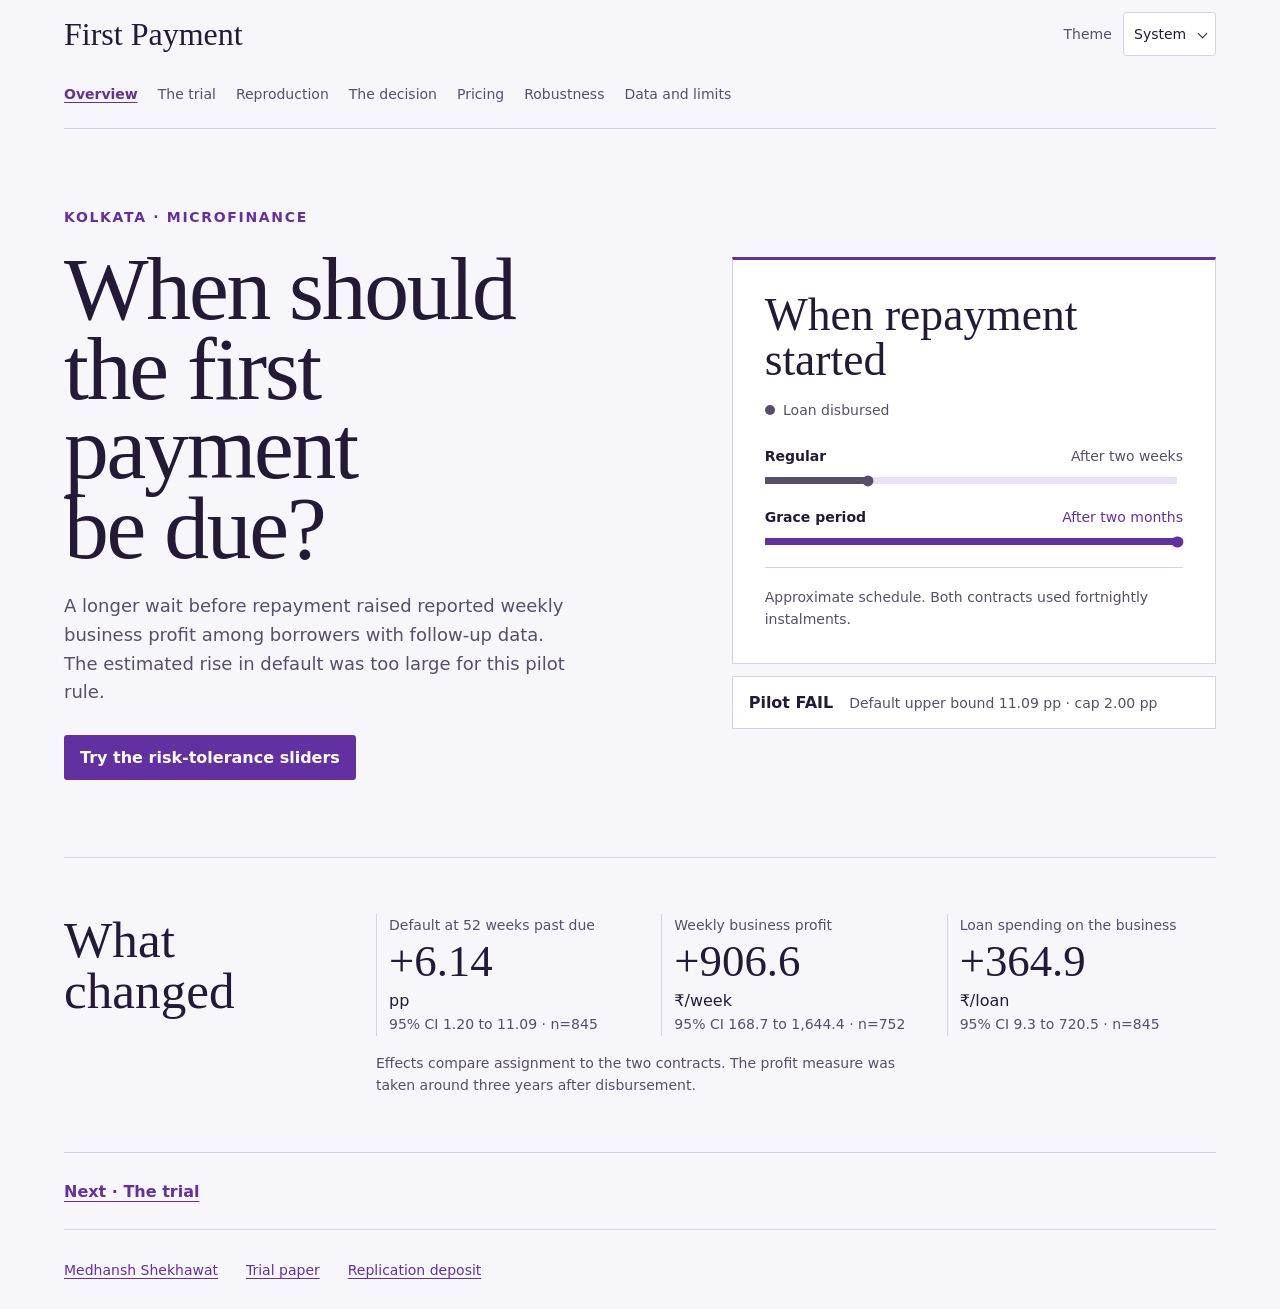
==== site/index.html @ 3a8014b3 "Build trial replication and credit pilot readout" ====
<!doctype html>
<html lang="en">
<head>
  <meta charset="utf-8">
  <meta name="viewport" content="width=device-width, initial-scale=1">
  <meta name="color-scheme" content="light dark">
  <meta name="description" content="A Kolkata microfinance trial, reviewed as a credit pilot.">
  <title>Overview · First Payment</title>
  <link rel="stylesheet" href="style.css">
  <script src="theme.js" defer></script>
</head>
<body>
  <a class="skip" href="#content">Skip to content</a>
  <header class="wrap masthead">
    <a class="wordmark" href="index.html">First Payment</a>
    <label class="theme" hidden>
      <span>Theme</span>
      <select id="theme">
        <option value="system">System</option>
        <option value="light">Light</option>
        <option value="dark">Dark</option>
      </select>
    </label>
    <nav aria-label="Study pages"><a href="index.html" aria-current=page>Overview</a><a href="trial.html">The trial</a><a href="reproduction.html">Reproduction</a><a href="decision.html">The decision</a><a href="pricing.html">Pricing</a><a href="robustness.html">Robustness</a><a href="limits.html">Data and limits</a></nav>
  </header>
  <main id="content" class="wrap" tabindex="-1">
    <section class="hero" aria-labelledby="headline">
      <div>
        <p class="label">Kolkata · Microfinance</p>
        <h1 id="headline">When should the first payment be due?</h1>
        <p class="lede">A longer wait before repayment raised reported weekly business profit
        among borrowers with follow-up data. The estimated rise in default was too large for
        this pilot rule.</p>
        <a class="primary" href="decision.html">Try the risk-tolerance sliders</a>
      </div>
      <div>
        <figure class="schedule" aria-labelledby="schedule-title">
          <h2 id="schedule-title">When repayment started</h2>
          <p class="schedule-origin"><span aria-hidden="true"></span> Loan disbursed</p>
          <div class="arm arm-regular">
            <div class="arm-label"><strong>Regular</strong><span>After two weeks</span></div>
            <div class="track" aria-hidden="true"><span></span></div>
          </div>
          <div class="arm arm-grace">
            <div class="arm-label"><strong>Grace period</strong><span>After two months</span></div>
            <div class="track" aria-hidden="true"><span></span></div>
          </div>
          <figcaption>Approximate schedule. Both contracts used fortnightly
          instalments.</figcaption>
        </figure>
        <p class="verdict"><strong>Pilot FAIL</strong>
        <span>Default upper bound 11.09 pp · cap 2.00 pp</span>
        </p>
      </div>
    </section>
    <section class="chapter" aria-labelledby="readout">
      <h2 id="readout">What changed</h2>
      <div>
        <dl class="metrics"><div><dt>Default at 52 weeks past due</dt>
          <dd><strong>+6.14</strong> pp</dd>
          <dd class="note">95% CI 1.20 to 11.09 · n=845</dd></div><div><dt>Weekly business profit</dt>
          <dd><strong>+906.6</strong> ₹/week</dd>
          <dd class="note">95% CI 168.7 to 1,644.4 · n=752</dd></div><div><dt>Loan spending on the business</dt>
          <dd><strong>+364.9</strong> ₹/loan</dd>
          <dd class="note">95% CI 9.3 to 720.5 · n=845</dd></div></dl>
        <p class="note">Effects compare assignment to the two contracts. The profit measure was
        taken around three years after disbursement.</p>
      </div>
    </section>
    <div class="next">
      <a href="trial.html">Next · The trial</a>
    </div>
  </main>
  <footer class="wrap masthead footer">
    <a href="https://github.com/Ghostboy789">Medhansh Shekhawat</a>
    <a href="https://doi.org/10.1257/aer.103.6.2196">Trial paper</a>
    <a href="https://doi.org/10.3886/E112672V1">Replication deposit</a>
  </footer>
</body>
</html>
---- site/style.css ----
@font-face {
  font-family: "Instrument Serif";
  src: url("fonts/instrument-serif.woff2") format("woff2");
  font-display: swap;
}

@font-face {
  font-family: "Work Sans";
  src: url("fonts/work-sans.woff2") format("woff2");
  font-weight: 100 900;
  font-display: swap;
}

:root {
  color-scheme: light dark;
  --paper: light-dark(#f7f6fa, #161320);
  --sheet: light-dark(#fff, #211c30);
  --ink: light-dark(#231b36, #f3eefc);
  --muted: light-dark(#574f67, #c6bbd4);
  --line: light-dark(#d8d1e4, #494058);
  --accent: light-dark(#6330a2, #d4adff);
  --on-accent: light-dark(#fff, #26143a);
  --rail: light-dark(#e9e1f4, #3c2e51);
  --display: "Instrument Serif", Georgia, serif;
  --body: "Work Sans", system-ui, sans-serif;
}

:root[data-theme="light"] { color-scheme: light; }
:root[data-theme="dark"] { color-scheme: dark; }

*, *::before, *::after { box-sizing: border-box; }
body {
  margin: 0;
  background: var(--paper);
  color: var(--ink);
  font: 1rem/1.6 var(--body);
}

a { color: var(--accent); text-underline-offset: 0.22em; }
a:hover { text-decoration-thickness: 0.12em; }
:focus-visible { outline: 2px solid var(--accent); outline-offset: 4px; }
h1, h2, p, figure { margin: 0; }

.wrap {
  width: min(72rem, 100% - 2rem * 2);
  margin-inline: auto;
}

.masthead {
  display: flex;
  align-items: center;
  gap: 1rem 1.75rem;
  flex-wrap: wrap;
  min-height: 5rem;
  border-bottom: 1px solid var(--line);
  padding-block: 0.75rem;
}

.wordmark {
  margin-inline-end: auto;
  color: var(--ink);
  font: 2rem/1 var(--display);
  text-decoration: none;
}

nav { display: flex; flex-wrap: wrap; gap: 0.25rem 1.5rem; }
nav a { display: inline-flex; align-items: center; min-height: 2.75rem; }
.theme { color: var(--muted); font-size: 0.875rem; }
.theme select {
  appearance: none;
  color: var(--ink);
  background: var(--sheet);
  border: 1px solid var(--line);
  border-radius: 0.2rem;
  font: inherit;
  min-height: 2.75rem;
  margin-inline-start: 0.4rem;
  padding: 0.35rem 1.75rem 0.35rem 0.65rem;
  cursor: pointer;
}

.theme { position: relative; }
.theme::after {
  content: "";
  position: absolute;
  right: 0.65rem;
  top: calc(50% - 0.24rem);
  width: 0.44rem;
  height: 0.44rem;
  border: solid var(--ink);
  border-width: 0 1px 1px 0;
  transform: rotate(45deg);
  pointer-events: none;
}

.skip {
  position: absolute;
  inset: 0 auto auto 1rem;
  background: var(--sheet);
  padding: 0.5rem;
  transform: translateY(-130%);
}
.skip:focus { transform: translateY(0.25rem); }

.hero {
  display: grid;
  grid-template-columns: minmax(0, 1.22fr) minmax(0, 1fr);
  align-items: center;
  gap: clamp(2rem, 6vw, 5.5rem);
  padding-block: clamp(2.75rem, 6vw, 6rem);
}

.label {
  color: var(--accent);
  font-size: 0.875rem;
  font-weight: 650;
  letter-spacing: 0.12em;
  text-transform: uppercase;
}

h1 {
  font: clamp(3.7rem, 7vw, 6.4rem)/0.89 var(--display);
  margin-block: 1.3rem 1.5rem;
  max-width: 12ch;
  letter-spacing: -0.025em;
}

.lede { max-width: 45ch; color: var(--muted); font-size: 1.125rem; }

.primary {
  display: inline-flex;
  align-items: center;
  min-height: 2.75rem;
  margin-block-start: 1.75rem;
  padding: 0.6rem 1rem;
  background: var(--accent);
  color: var(--on-accent);
  border-radius: 0.2rem;
  font-weight: 600;
  text-decoration: none;
}
.primary:hover { text-decoration: underline; }

.schedule {
  background: var(--sheet);
  border: 1px solid var(--line);
  border-top: 3px solid var(--accent);
  padding: clamp(1rem, 3.5vw, 2rem);
}

h2 { font: clamp(2.5rem, 4vw, 3.5rem)/1 var(--display); }
.schedule h2 { font-size: clamp(2rem, 3.6vw, 2.85rem); }

.schedule-origin {
  display: flex;
  align-items: center;
  gap: 0.5rem;
  color: var(--muted);
  font-size: 0.875rem;
  margin-block: 1rem 1.5rem;
}

.schedule-origin span {
  width: 0.65rem;
  height: 0.65rem;
  background: var(--muted);
  border-radius: 50%;
}

.arm + .arm { margin-top: 1.4rem; }
.arm-regular { --wait: 25%; --mark: var(--muted); }
.arm-grace { --wait: 100%; --mark: var(--accent); }

.arm-label {
  display: flex;
  justify-content: space-between;
  gap: 0 0.65rem;
  flex-wrap: wrap;
  font-size: 0.875rem;
}
.arm-label span { color: var(--mark); }

.track {
  position: relative;
  height: 0.42rem;
  margin: 0.6rem 0.35rem 0 0;
  background: var(--rail);
}
.track span {
  display: block;
  width: var(--wait);
  height: 100%;
  background: var(--mark);
}
.track::after {
  content: "";
  position: absolute;
  inset: 50% auto auto var(--wait);
  transform: translate(-50%, -50%);
  width: 0.7rem;
  height: 0.7rem;
  border-radius: 50%;
  background: var(--mark);
}

figcaption {
  padding-top: 1.1rem;
  margin-top: 1.4rem;
  border-top: 1px solid var(--line);
  color: var(--muted);
  font-size: 0.875rem;
}

.chapter {
  display: grid;
  grid-template-columns: minmax(0, 0.65fr) minmax(0, 1fr);
  gap: 1rem 2rem;
  border-top: 1px solid var(--line);
  padding-block: clamp(1.75rem, 5vw, 3.5rem);
}
.chapter p { max-width: 59ch; }
.chapter p + p { margin-block-start: 0.8rem; }
.status { color: var(--muted); }
.footer { border-top: 1px solid var(--line); border-bottom: 0; }

@media (max-width: 45rem) {
  .wrap { width: calc(100% - 2rem); }
  .masthead { gap: 0.5rem 1rem; }
  .masthead nav { order: 1; width: 100%; }
  .hero, .chapter { grid-template-columns: minmax(0, 1fr); }
}

:root {
  --fail: light-dark(#8b2f25, #ffad99);
  --pass: light-dark(#1d624a, #93daba);
  --number: tabular-nums;
}

.masthead nav {
  order: 1;
  width: 100%;
  gap: 0.15rem 1.25rem;
}
nav a { color: var(--muted); font-size: 0.875rem; text-decoration: none; }
nav a:hover { color: var(--accent); text-decoration: underline; }
nav a[aria-current="page"] {
  color: var(--accent);
  font-weight: 650;
  text-decoration: underline;
  text-decoration-thickness: 0.1em;
}
h1 { text-wrap: balance; }
h2, h3 { text-wrap: pretty; }

.page-header {
  padding-block: clamp(2.75rem, 7vw, 6rem) clamp(2rem, 5vw, 4rem);
}
.page-header h1 {
  max-width: 15ch;
  font-size: clamp(3.4rem, 7vw, 6.5rem);
}
.page-header .lede { max-width: 54ch; }
.wide { display: block; }
.wide > :not(:last-child) { margin-block-end: 1rem; }
.note { color: var(--muted); font-size: 0.875rem; }

.metrics { display: grid; grid-template-columns: repeat(3, minmax(0, 1fr)); gap: 1rem; margin: 0; }
.metrics div { border-inline-start: 1px solid var(--line); padding-inline-start: 0.75rem; }
.metrics dt { color: var(--muted); font-size: 0.875rem; }
.metrics dd { margin: 0; font-variant-numeric: var(--number); }
.metrics strong { display: block; font: clamp(1.8rem, 3.5vw, 3rem)/1.15 var(--display); }
.metrics + p { margin-block-start: 1rem; }
.hero + .chapter { grid-template-columns: minmax(0, 1fr) minmax(0, 3fr); }

.verdict {
  display: flex;
  flex-wrap: wrap;
  align-items: baseline;
  gap: 0.3rem 1rem;
  background: var(--sheet);
  border: 1px solid var(--line);
  padding: 0.8rem 1rem;
  color: var(--muted);
  font-size: 0.875rem;
  font-variant-numeric: var(--number);
}
.verdict strong { color: var(--ink); font-size: 1rem; }
.schedule + .verdict { margin-top: 0.75rem; }

table {
  width: 100%;
  border-collapse: collapse;
  text-align: left;
  font-size: 0.9375rem;
  font-variant-numeric: var(--number);
}
caption { text-align: left; color: var(--muted); padding-block-end: 0.5rem; }
th, td { padding: 0.75rem 0.55rem; border-bottom: 1px solid var(--line); vertical-align: top; }
thead { color: var(--muted); }
tbody th { font-weight: 600; }
.cell-label { display: none; }
.formula { font-family: var(--display); color: var(--accent); font-size: clamp(1.65rem, 4vw, 2.7rem); }

.decision-lab {
  background: var(--sheet);
  border: 1px solid var(--line);
  border-top: 3px solid var(--accent);
  padding: clamp(1rem, 4vw, 2.5rem);
  margin-block-end: 2rem;
}
.lab-head, .control-line, .axis {
  display: flex;
  justify-content: space-between;
  align-items: baseline;
  flex-wrap: wrap;
  gap: 0.5rem 1rem;
}
.lab-head { align-items: start; }
.lab-head h2 { margin-block-end: 0.5rem; }
button {
  min-height: 2.75rem;
  padding: 0.45rem 0.8rem;
  border: 1px solid var(--line);
  border-radius: 0.2rem;
  color: var(--accent);
  background: var(--paper);
  font: inherit;
  cursor: pointer;
}
button:hover { border-color: var(--accent); }
[hidden] { display: none !important; }
.gate { margin-top: 1.5rem; border-top: 1px solid var(--line); padding-top: 1rem; }
.gate h3 { margin: 0 0 0.125rem; font-size: 1.075rem; }
.control-line {
  margin-block: 0.8rem 0.4rem;
  color: var(--muted);
  font-size: 0.875rem;
  font-variant-numeric: var(--number);
}
.control-line span:last-child { color: var(--ink); font-weight: 650; }
.band {
  position: relative;
  height: 0.9rem;
  margin-block-start: 0.65rem;
  background: var(--rail);
  margin-inline: 0.55rem;
}
.band span {
  position: absolute;
  inset: 0 calc(100% - var(--high)) 0 var(--low);
  background: var(--accent);
  opacity: 0.66;
}
.band::after {
  content: "";
  position: absolute;
  inset: -0.24rem auto -0.24rem var(--threshold);
  border-left: 2px solid var(--ink);
}
.gate input {
  display: block;
  width: 100%;
  height: 2.75rem;
  margin: 0;
  accent-color: var(--accent);
  cursor: pointer;
}
.axis { color: var(--muted); font-size: 0.875rem; margin-inline: 0.55rem; }
.gate-result { margin: 0.6rem 0 1.1rem; color: var(--fail); }
.gate[data-passing="true"] .gate-result { color: var(--pass); }
.decision-lab .verdict { background: var(--paper); }
#slider-fallback { margin-block-start: 0.5rem; }

.next {
  border-top: 1px solid var(--line);
  padding-block: 1rem;
  font-weight: 650;
}
.next a { display: inline-flex; align-items: center; min-height: 2.75rem; }
.footer a { font-size: 0.875rem; }

@media (max-width: 56rem) {
  table { display: block; }
  thead {
    position: absolute;
    width: 1px;
    height: 1px;
    padding: 0;
    overflow: hidden;
    clip-path: inset(50%);
  }
  caption, tbody { display: block; }
  tbody tr { display: grid; grid-template-columns: repeat(2, minmax(0, 1fr)); }
  tbody th {
    grid-column: 1 / -1;
    padding: 0.75rem 0 0.15rem;
    border: 0;
  }
  td { padding: 0.3rem 0.6rem 0.55rem 0; }
  .cell-label { display: block; color: var(--muted); font-size: 0.875rem; }
}

@media (max-width: 45rem) {
  h1 { font-size: clamp(3.3rem, 11vw, 4.6rem); }
  .hero + .chapter { grid-template-columns: minmax(0, 1fr); }
  .masthead nav { gap: 0 1rem; }
}

@media (max-width: 30rem) {
  .metrics { grid-template-columns: 1fr; gap: 0.85rem; }
  .metrics strong { display: inline; margin-inline-end: 0.2rem; }
  .page-header h1 { font-size: clamp(2.95rem, 11vw, 3.6rem); }
}
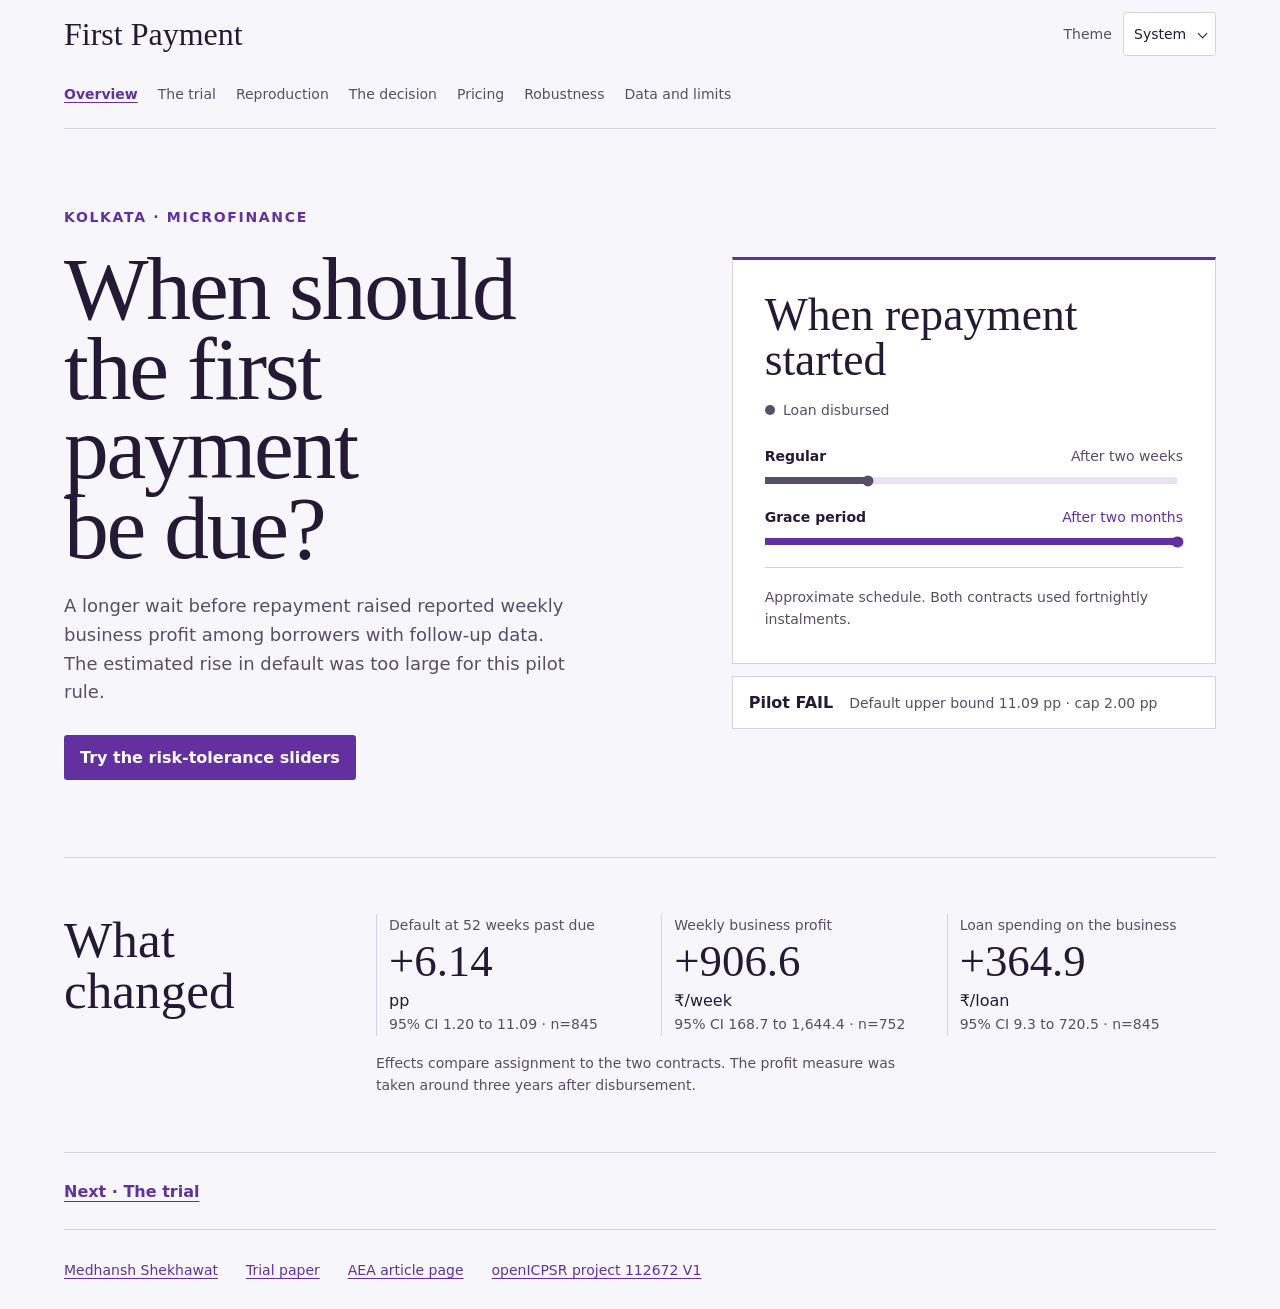
==== commit 7ff01ddd: "Clarify contract scope, profit coverage and break-even formula; raise slider contrast" ====
--- a/site/index.html
+++ b/site/index.html
@@ -74,7 +74,8 @@
   <footer class="wrap masthead footer">
     <a href="https://github.com/Ghostboy789">Medhansh Shekhawat</a>
     <a href="https://doi.org/10.1257/aer.103.6.2196">Trial paper</a>
-    <a href="https://doi.org/10.3886/E112672V1">Replication deposit</a>
+    <a href="https://www.aeaweb.org/articles?id=10.1257/aer.103.6.2196">AEA article page</a>
+    <a href="https://doi.org/10.3886/E112672V1">openICPSR project 112672 V1</a>
   </footer>
 </body>
 </html>
--- a/site/style.css
+++ b/site/style.css
@@ -342,20 +342,20 @@
   position: relative;
   height: 0.9rem;
   margin-block-start: 0.65rem;
-  background: var(--rail);
+  background: light-dark(var(--rail), #2d2041);
   margin-inline: 0.55rem;
 }
 .band span {
   position: absolute;
   inset: 0 calc(100% - var(--high)) 0 var(--low);
-  background: var(--accent);
+  background: light-dark(var(--accent), #ab89ce);
   opacity: 0.66;
 }
 .band::after {
   content: "";
   position: absolute;
   inset: -0.24rem auto -0.24rem var(--threshold);
-  border-left: 2px solid var(--ink);
+  border-left: 2px solid light-dark(var(--ink), #fff);
 }
 .gate input {
   display: block;
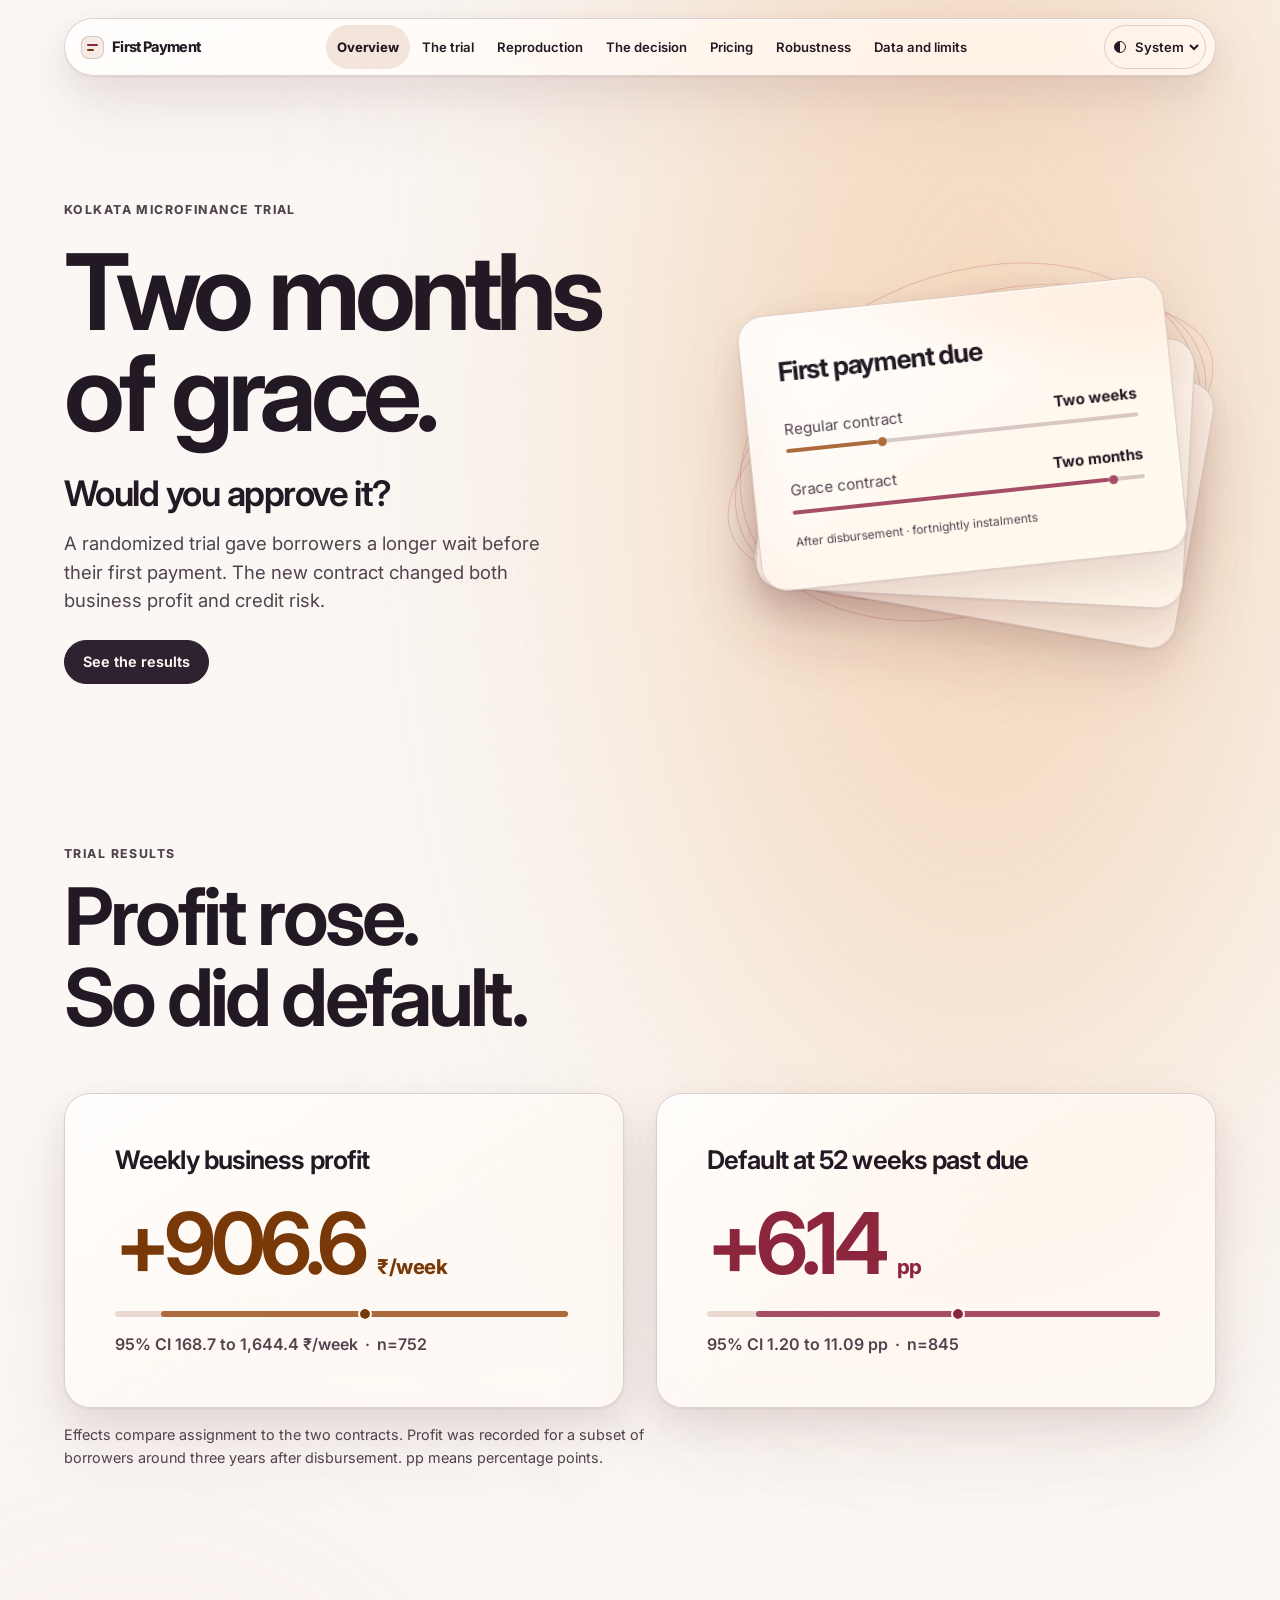
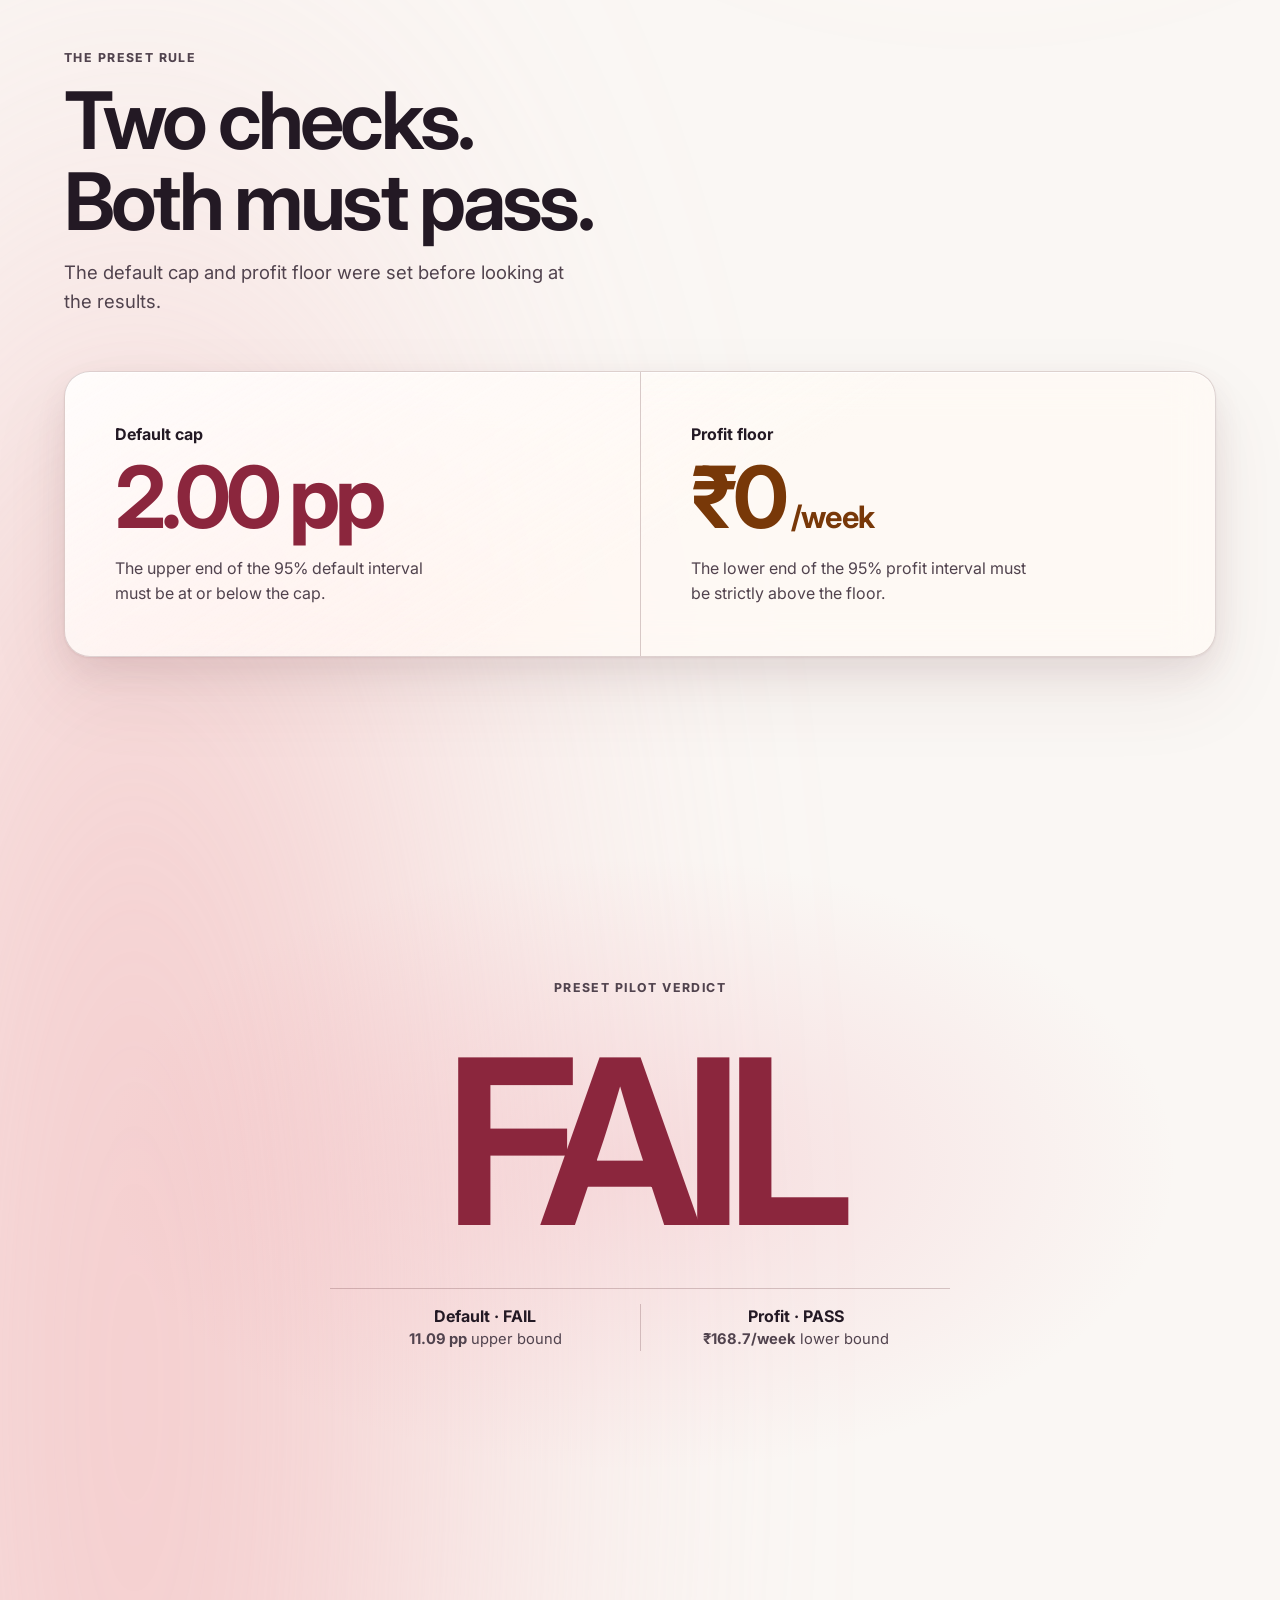
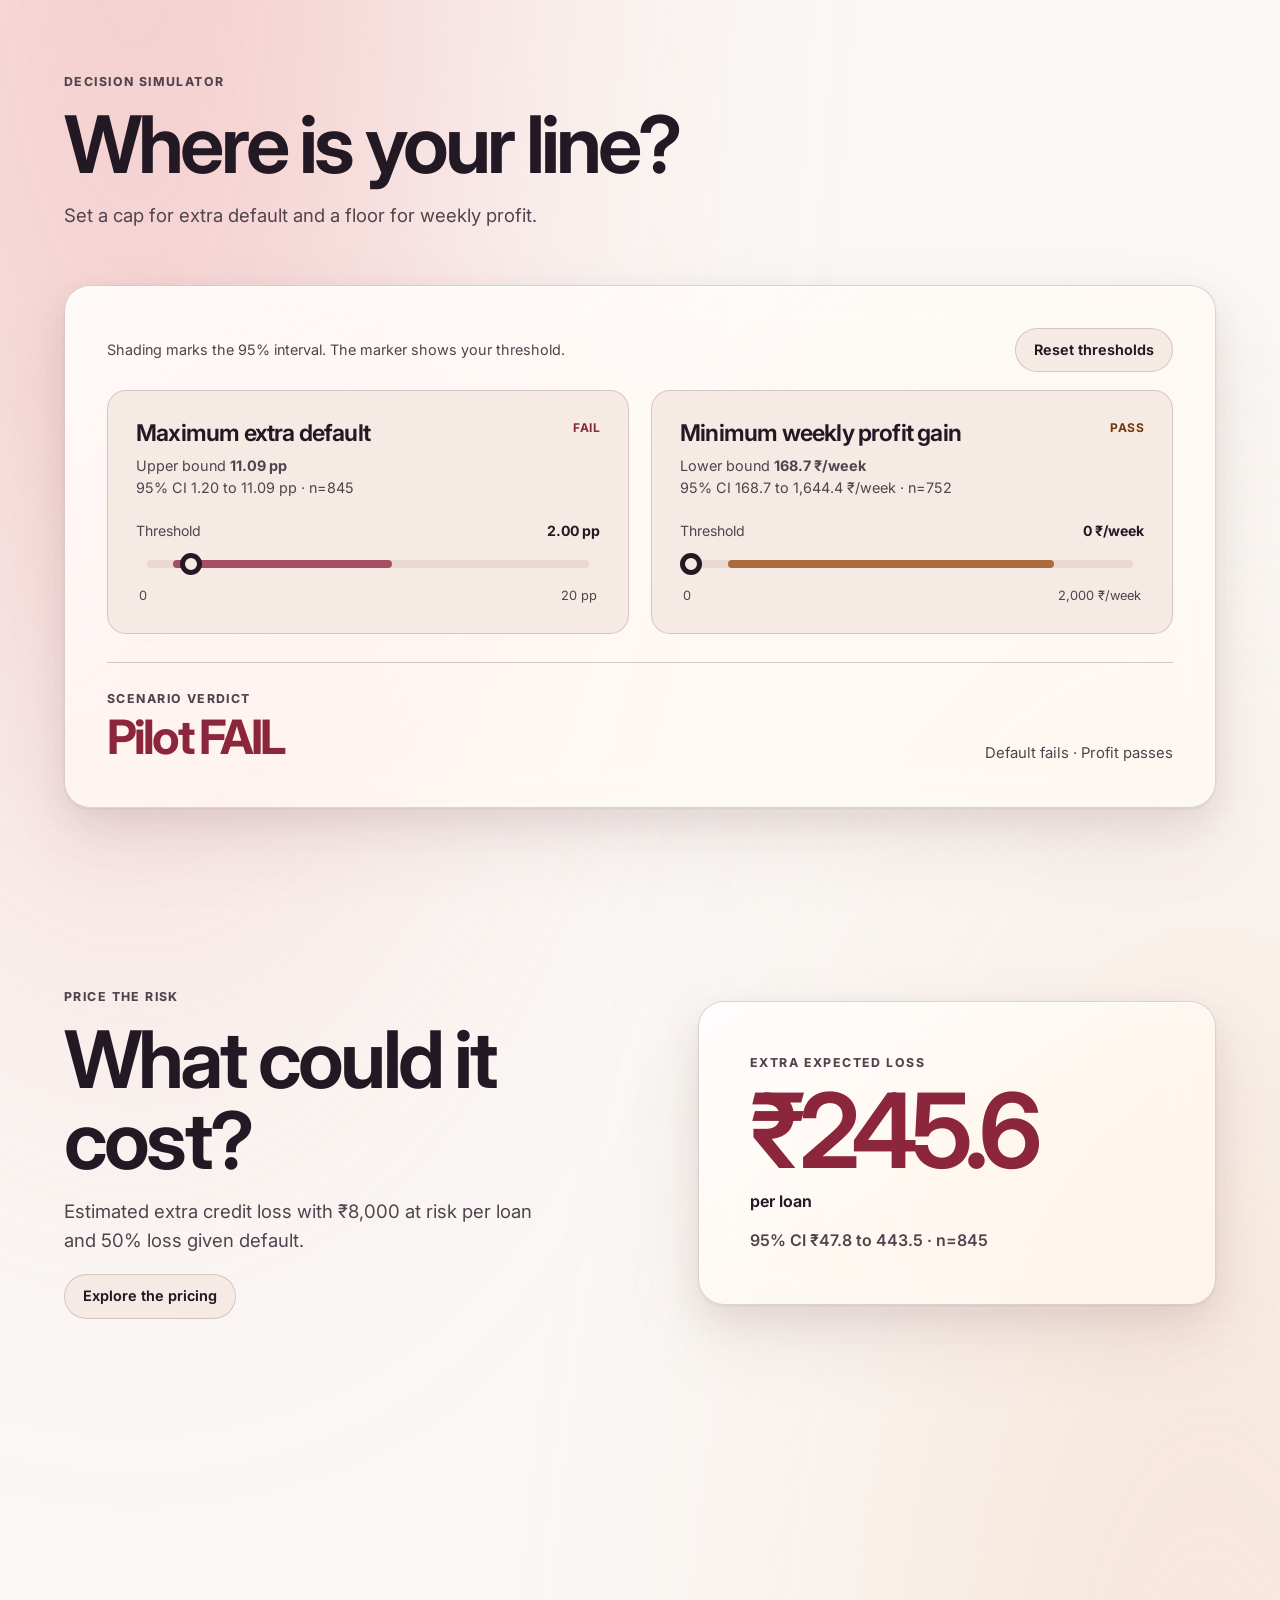
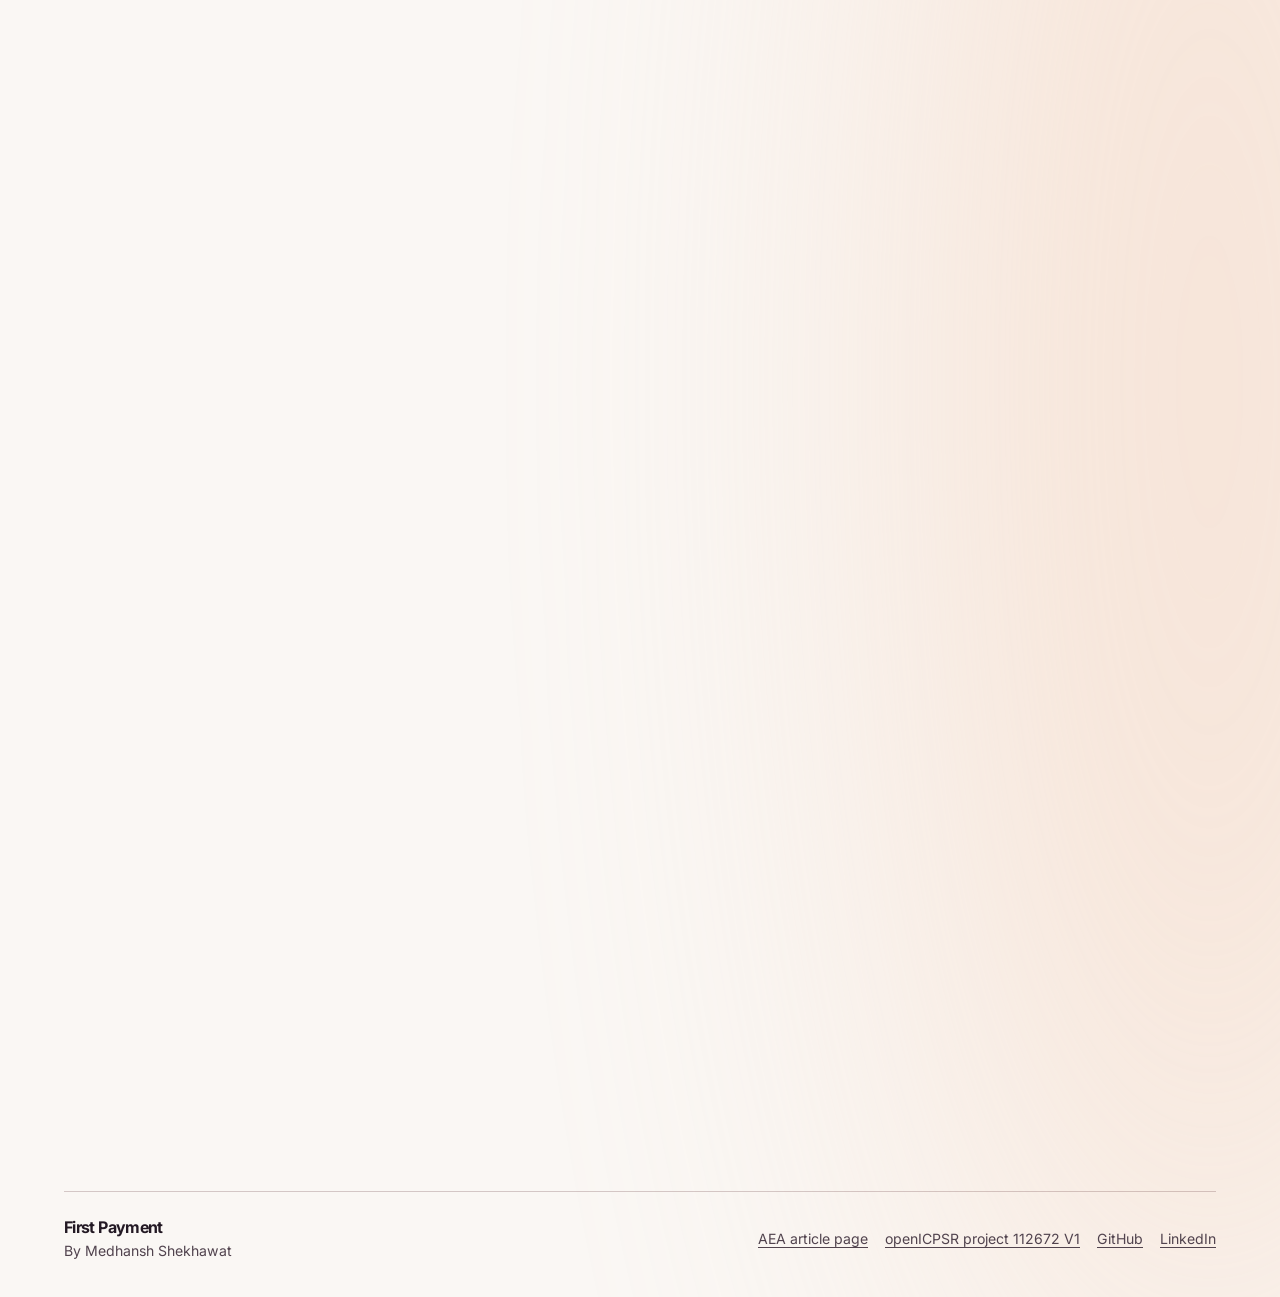
==== commit 2cf1f716: "Redesign the site: scroll narrative with glass panels" ====
--- a/site/index.html
+++ b/site/index.html
@@ -6,76 +6,241 @@
   <meta name="color-scheme" content="light dark">
   <meta name="description" content="A Kolkata microfinance trial, reviewed as a credit pilot.">
   <title>Overview · First Payment</title>
+  <script src="theme.js"></script>
   <link rel="stylesheet" href="style.css">
-  <script src="theme.js" defer></script>
+  <script src="story.js" defer></script>
+  <script src="decision.js" defer></script>
 </head>
-<body>
+<body class="overview">
+  <div class="mesh" aria-hidden="true"><i></i><i></i><i></i></div>
   <a class="skip" href="#content">Skip to content</a>
-  <header class="wrap masthead">
-    <a class="wordmark" href="index.html">First Payment</a>
-    <label class="theme" hidden>
-      <span>Theme</span>
-      <select id="theme">
-        <option value="system">System</option>
-        <option value="light">Light</option>
-        <option value="dark">Dark</option>
-      </select>
-    </label>
-    <nav aria-label="Study pages"><a href="index.html" aria-current=page>Overview</a><a href="trial.html">The trial</a><a href="reproduction.html">Reproduction</a><a href="decision.html">The decision</a><a href="pricing.html">Pricing</a><a href="robustness.html">Robustness</a><a href="limits.html">Data and limits</a></nav>
+  <header class="nav-shell">
+    <div class="glass nav-pill">
+      <a class="wordmark" href="index.html">
+        <span class="mark" aria-hidden="true"></span>First Payment</a>
+      <nav class="nav-wide" aria-label="Study pages"><a href="index.html" aria-current=page>Overview</a><a href="trial.html">The trial</a><a href="reproduction.html">Reproduction</a><a href="decision.html">The decision</a><a href="pricing.html">Pricing</a><a href="robustness.html">Robustness</a><a href="limits.html">Data and limits</a></nav>
+      <details class="nav-menu">
+        <summary>Pages</summary>
+        <nav class="glass" aria-label="Study pages"><a href="index.html" aria-current=page>Overview</a><a href="trial.html">The trial</a><a href="reproduction.html">Reproduction</a><a href="decision.html">The decision</a><a href="pricing.html">Pricing</a><a href="robustness.html">Robustness</a><a href="limits.html">Data and limits</a></nav>
+      </details>
+      <label class="theme" hidden>
+        <span class="sr-only">Theme</span><span class="theme-icon" aria-hidden="true"></span>
+        <select id="theme">
+          <option value="system">System</option>
+          <option value="light">Light</option>
+          <option value="dark">Dark</option>
+        </select>
+      </label>
+    </div>
   </header>
   <main id="content" class="wrap" tabindex="-1">
     <section class="hero" aria-labelledby="headline">
-      <div>
-        <p class="label">Kolkata · Microfinance</p>
-        <h1 id="headline">When should the first payment be due?</h1>
-        <p class="lede">A longer wait before repayment raised reported weekly business profit
-        among borrowers with follow-up data. The estimated rise in default was too large for
-        this pilot rule.</p>
-        <a class="primary" href="decision.html">Try the risk-tolerance sliders</a>
-      </div>
-      <div>
-        <figure class="schedule" aria-labelledby="schedule-title">
-          <h2 id="schedule-title">When repayment started</h2>
-          <p class="schedule-origin"><span aria-hidden="true"></span> Loan disbursed</p>
-          <div class="arm arm-regular">
-            <div class="arm-label"><strong>Regular</strong><span>After two weeks</span></div>
-            <div class="track" aria-hidden="true"><span></span></div>
-          </div>
-          <div class="arm arm-grace">
-            <div class="arm-label"><strong>Grace period</strong><span>After two months</span></div>
-            <div class="track" aria-hidden="true"><span></span></div>
-          </div>
-          <figcaption>Approximate schedule. Both contracts used fortnightly
-          instalments.</figcaption>
+      <div class="hero-copy">
+        <p class="label">Kolkata microfinance trial</p>
+        <h1 id="headline">Two months<br>of grace.</h1>
+        <p class="hero-question">Would you approve it?</p>
+        <p class="lede">A randomized trial gave borrowers a longer wait before their first payment.
+        The new contract changed both business profit and credit risk.</p>
+        <a class="action primary" href="#outcomes">See the results</a>
+      </div>
+      <div class="hero-object">
+        <div class="ledger-orbit" aria-hidden="true"></div>
+        <div class="glass ledger-layer ledger-bottom" aria-hidden="true"></div>
+        <div class="glass ledger-layer ledger-middle" aria-hidden="true"></div>
+        <figure class="glass schedule">
+          <figcaption>First payment due</figcaption>
+          <div class="schedule-row">
+            <div><span>Regular contract</span><strong>Two weeks</strong></div>
+            <i class="schedule-track" aria-hidden="true"></i>
+          </div>
+          <div class="schedule-row grace">
+            <div><span>Grace contract</span><strong>Two months</strong></div>
+            <i class="schedule-track" aria-hidden="true"></i>
+          </div>
+          <p>After disbursement · fortnightly instalments</p>
         </figure>
-        <p class="verdict"><strong>Pilot FAIL</strong>
-        <span>Default upper bound 11.09 pp · cap 2.00 pp</span>
-        </p>
-      </div>
-    </section>
-    <section class="chapter" aria-labelledby="readout">
-      <h2 id="readout">What changed</h2>
-      <div>
-        <dl class="metrics"><div><dt>Default at 52 weeks past due</dt>
-          <dd><strong>+6.14</strong> pp</dd>
-          <dd class="note">95% CI 1.20 to 11.09 · n=845</dd></div><div><dt>Weekly business profit</dt>
-          <dd><strong>+906.6</strong> ₹/week</dd>
-          <dd class="note">95% CI 168.7 to 1,644.4 · n=752</dd></div><div><dt>Loan spending on the business</dt>
-          <dd><strong>+364.9</strong> ₹/loan</dd>
-          <dd class="note">95% CI 9.3 to 720.5 · n=845</dd></div></dl>
-        <p class="note">Effects compare assignment to the two contracts. The profit measure was
-        taken around three years after disbursement.</p>
-      </div>
-    </section>
-    <div class="next">
-      <a href="trial.html">Next · The trial</a>
+      </div>
+    </section>
+
+    <section class="scene" id="outcomes" aria-labelledby="outcome-title">
+      <div class="scene-head" data-reveal>
+        <p class="label">Trial results</p>
+        <h2 id="outcome-title">Profit rose.<br>So did default.</h2>
+      </div>
+      <div class="metrics" data-reveal>
+        <article class="glass metric profit">
+      <h3>Weekly business profit</h3>
+      <p class="metric-value"><span class="sr-only">+906.6</span><span
+        aria-hidden="true" data-count="906.569321554607" data-start="168.7110563810179" data-digits="1">
+        +906.6</span> <span class="metric-unit">₹/week</span></p>
+      <div class="interval" aria-hidden="true"
+        style="--left:10.259561%;--width:89.740439%;--dot:55.129781%"><i></i><b></b></div>
+      <p class="metric-evidence">95% CI 168.7 to 1,644.4 ₹/week
+        <span>·</span> n=752</p>
+    </article>
+        <article class="glass metric risk">
+      <h3>Default at 52 weeks past due</h3>
+      <p class="metric-value"><span class="sr-only">+6.14</span><span
+        aria-hidden="true" data-count="6.1411451398135695" data-start="1.195434877060567" data-digits="2">
+        +6.14</span> <span class="metric-unit">pp</span></p>
+      <div class="interval" aria-hidden="true"
+        style="--left:10.782452%;--width:89.217548%;--dot:55.391226%"><i></i><b></b></div>
+      <p class="metric-evidence">95% CI 1.20 to 11.09 pp
+        <span>·</span> n=845</p>
+    </article>
+      </div>
+      <p class="note scene-note">Effects compare assignment to the two contracts. Profit was
+      recorded for a subset of borrowers around three years after disbursement.
+      pp means percentage points.</p>
+    </section>
+
+    <section class="scene" aria-labelledby="rule-title" data-reveal>
+      <div class="scene-head">
+        <p class="label">The preset rule</p>
+        <h2 id="rule-title">Two checks.<br>Both must pass.</h2>
+        <p class="lede">The default cap and profit floor were set before looking at the results.</p>
+      </div>
+      <div class="rules glass">
+        <div class="rule risk">
+          <span>Default cap</span>
+          <strong>2.00 pp</strong>
+          <p>The upper end of the 95% default interval must be at or below the cap.</p>
+        </div>
+        <div class="rule profit">
+          <span>Profit floor</span>
+          <strong>₹0<small>/week</small></strong>
+          <p>The lower end of the 95% profit interval must be strictly above the floor.</p>
+        </div>
+      </div>
+    </section>
+
+    <section class="scene verdict-scene" aria-labelledby="verdict-title" data-reveal>
+      <div class="verdict-glow" aria-hidden="true"></div>
+      <p class="label">Preset pilot verdict</p>
+      <h2 id="verdict-title" class="verdict-word" data-passing="false">
+        FAIL
+      </h2>
+      <div class="verdict-summary">
+        <div><span>Default · FAIL</span>
+          <p><strong>11.09 pp</strong> upper bound</p></div>
+        <div><span>Profit · PASS</span>
+          <p><strong>₹168.7/week</strong> lower bound</p></div>
+      </div>
+    </section>
+
+    <section class="scene lab-scene" id="scenario"
+      aria-labelledby="lab-heading" data-reveal>
+      <div class="scene-head">
+        <p class="label">Decision simulator</p>
+        <h2 id="lab-heading">Where is your line?</h2>
+        <p class="lede">Set a cap for extra default and a floor for weekly profit.</p>
+      </div>
+      <div class="glass decision-lab"
+        data-upper="11.086855402566572" data-lower="168.7110563810179">
+        <div class="lab-head">
+          <p class="note">Shading marks the 95% interval. The marker shows your threshold.</p>
+          <button class="action" type="button" id="reset" hidden>Reset thresholds</button>
+        </div>
+        <div class="lab-gates"><div class="gate default">
+          <div class="gate-title">
+            <h3><label for="default-limit">Maximum extra default</label></h3>
+            <p class="gate-result" data-passing="false">
+              <strong id="default-status">FAIL</strong></p>
+          </div>
+          <p id="default-evidence" class="note">Upper bound
+          <strong>11.09 pp</strong><br>
+          95% CI 1.20 to 11.09 pp · n=845</p>
+          <div class="control-line">
+            <span>Threshold</span>
+            <strong id="default-value">2.00 pp</strong>
+          </div>
+          <div class="rail" style="--low:5.977174%;--high:55.434277%;
+          --threshold:10.000000%">
+            <div class="band" aria-hidden="true"><i></i><b></b></div>
+            <input id="default-limit" type="range" min="0" max="20" step="0.01"
+              value="2.0" aria-describedby="default-evidence" hidden>
+          </div>
+          <div class="axis" aria-hidden="true"><span>0</span><span>20 pp</span></div>
+        </div><div class="gate profit">
+          <div class="gate-title">
+            <h3><label for="profit-limit">Minimum weekly profit gain</label></h3>
+            <p class="gate-result" data-passing="true">
+              <strong id="profit-status">PASS</strong></p>
+          </div>
+          <p id="profit-evidence" class="note">Lower bound
+          <strong>168.7 ₹/week</strong><br>
+          95% CI 168.7 to 1,644.4 ₹/week · n=752</p>
+          <div class="control-line">
+            <span>Threshold</span>
+            <strong id="profit-value">0 ₹/week</strong>
+          </div>
+          <div class="rail" style="--low:8.435553%;--high:82.221379%;
+          --threshold:0.000000%">
+            <div class="band" aria-hidden="true"><i></i><b></b></div>
+            <input id="profit-limit" type="range" min="0" max="2000" step="1"
+              value="0.0" aria-describedby="profit-evidence" hidden>
+          </div>
+          <div class="axis" aria-hidden="true"><span>0</span><span>2,000 ₹/week</span></div>
+        </div></div>
+        <div class="lab-result" data-passing="false"
+          role="status" aria-live="polite" aria-atomic="true">
+          <p><span class="label">Scenario verdict</span>
+          <strong id="joint-status">Pilot FAIL</strong></p>
+          <p id="joint-detail">Default fails ·
+          Profit passes</p>
+        </div>
+        <p id="slider-fallback" class="note">Turn on JavaScript to change the preset thresholds.</p>
+      </div>
+    </section>
+
+    <section class="scene pricing-scene" aria-labelledby="price-title" data-reveal>
+      <div class="scene-head">
+        <p class="label">Price the risk</p>
+        <h2 id="price-title">What could it cost?</h2>
+        <p class="lede">Estimated extra credit loss with ₹8,000 at risk per loan
+        and 50% loss given default.</p>
+        <a class="action" href="pricing.html">Explore the pricing</a>
+      </div>
+      <div class="glass price-card risk">
+        <p class="label">Extra expected loss</p>
+        <p class="price-value">₹245.6</p>
+        <p class="price-unit">per loan</p>
+        <p class="metric-evidence">95% CI ₹47.8 to 443.5 · n=845</p>
+      </div>
+    </section>
+
+    <section class="scene" aria-labelledby="limits-title" data-reveal>
+      <div class="scene-head">
+        <p class="label">Limits of the evidence</p>
+        <h2 id="limits-title">What this trial<br>cannot establish.</h2>
+      </div>
+      <dl class="limits-list">
+        <div><dt>The grace period on its own</dt>
+          <dd>Maturity and effective interest changed with the repayment schedule.</dd></div>
+        <div><dt>Profit across all borrowers</dt>
+          <dd>Profit was measured only where it was recorded. Missing follow-up leaves the
+          full-cohort effect unresolved.</dd></div>
+        <div><dt>A profit gain that holds after trimming</dt>
+          <dd>Trimmed profit was +335.0 ₹/week (95% CI
+          −6.9 to 676.8 ₹/week, n=744). Profit gate
+          FAIL.</dd></div>
+      </dl>
+    </section>
+
+    <section class="scene" aria-labelledby="evidence-title" data-reveal>
+      <div class="scene-head"><h2 id="evidence-title">Explore the evidence.</h2></div>
+      <div class="evidence-grid"><a class="glass evidence-link" href="trial.html"><strong>The trial</strong><span>Who borrowed and what changed.</span></a><a class="glass evidence-link" href="reproduction.html"><strong>Reproduction</strong><span>The published estimates alongside the rebuild.</span></a><a class="glass evidence-link" href="decision.html"><strong>The decision</strong><span>How the pilot rule uses the intervals.</span></a><a class="glass evidence-link" href="pricing.html"><strong>Pricing</strong><span>Loss scenarios and break-even thresholds.</span></a><a class="glass evidence-link" href="robustness.html"><strong>Robustness</strong><span>Trimming, missing values, and randomization checks.</span></a><a class="glass evidence-link" href="limits.html"><strong>Data and limits</strong><span>What the deposit can support.</span></a></div>
+    </section>
+    
+  </main>
+  <footer class="wrap footer">
+    <div><strong>First Payment</strong><p>By Medhansh Shekhawat</p></div>
+    <div class="footer-links">
+      <a href="https://www.aeaweb.org/articles?id=10.1257/aer.103.6.2196">AEA article page</a>
+      <a href="https://doi.org/10.3886/E112672V1">openICPSR project 112672 V1</a>
+      <a href="https://github.com/Ghostboy789">GitHub</a>
+      <a href="https://in.linkedin.com/in/medhansh-shekhawat">LinkedIn</a>
     </div>
-  </main>
-  <footer class="wrap masthead footer">
-    <a href="https://github.com/Ghostboy789">Medhansh Shekhawat</a>
-    <a href="https://doi.org/10.1257/aer.103.6.2196">Trial paper</a>
-    <a href="https://www.aeaweb.org/articles?id=10.1257/aer.103.6.2196">AEA article page</a>
-    <a href="https://doi.org/10.3886/E112672V1">openICPSR project 112672 V1</a>
   </footer>
 </body>
 </html>
--- a/site/style.css
+++ b/site/style.css
@@ -1,413 +1,755 @@
 @font-face {
-  font-family: "Instrument Serif";
-  src: url("fonts/instrument-serif.woff2") format("woff2");
+  font-family: Inter;
+  src: url("fonts/inter-latin.woff2") format("woff2");
+  font-style: normal;
+  font-weight: 400 800;
   font-display: swap;
 }
 
-@font-face {
-  font-family: "Work Sans";
-  src: url("fonts/work-sans.woff2") format("woff2");
-  font-weight: 100 900;
-  font-display: swap;
-}
-
 :root {
-  color-scheme: light dark;
-  --paper: light-dark(#f7f6fa, #161320);
-  --sheet: light-dark(#fff, #211c30);
-  --ink: light-dark(#231b36, #f3eefc);
-  --muted: light-dark(#574f67, #c6bbd4);
-  --line: light-dark(#d8d1e4, #494058);
-  --accent: light-dark(#6330a2, #d4adff);
-  --on-accent: light-dark(#fff, #26143a);
-  --rail: light-dark(#e9e1f4, #3c2e51);
-  --display: "Instrument Serif", Georgia, serif;
-  --body: "Work Sans", system-ui, sans-serif;
-}
-
-:root[data-theme="light"] { color-scheme: light; }
-:root[data-theme="dark"] { color-scheme: dark; }
+  color-scheme: light;
+  --base: #faf7f4;
+  --amber-blob: #f0c49a;
+  --coral-blob: #efa6aa;
+  --peach-blob: #f2cbb2;
+  --ink: #231924;
+  --muted: #51434e;
+  --profit: #783808;
+  --risk: #8b263d;
+  --focus: #681944;
+  --glass-solid: #fff7f1;
+  --glass-wash: rgb(255 250 246 / 65%);
+  --nav-wash: rgb(255 250 246 / 76%);
+  --shine: rgb(255 255 255 / 76%);
+  --rim: rgb(255 255 255 / 82%);
+  --edge: rgb(89 45 53 / 20%);
+  --line: rgb(91 48 53 / 24%);
+  --inset: #f6eae4;
+  --hover: #f3e4dc;
+  --rail: #ebd9d1;
+  --amber-track: #ac6b3c;
+  --coral-track: #a54e65;
+  --marker: #241923;
+  --button: #2e2130;
+  --button-text: #fff7f2;
+  --glow: #ea8696;
+  --halo: rgb(192 86 92 / 27%);
+  --shadow: 0 1px 2px rgb(95 46 54 / 9%), 0 14px 36px rgb(95 46 54 / 10%),
+    0 34px 82px rgb(105 53 47 / 8%);
+  --gutter: clamp(17px, 5vw, 72px);
+  --space: clamp(82px, 14vw, 208px);
+}
+
+:root[data-theme="dark"] {
+  color-scheme: dark;
+  --base: #151218;
+  --amber-blob: #674425;
+  --coral-blob: #6b303e;
+  --peach-blob: #4a334b;
+  --ink: #fff5f0;
+  --muted: #d5c5ce;
+  --profit: #ffc48d;
+  --risk: #ffa1b0;
+  --focus: #ffd7a7;
+  --glass-solid: #2a222b;
+  --glass-wash: rgb(29 21 31 / 73%);
+  --nav-wash: rgb(32 24 33 / 83%);
+  --shine: rgb(253 209 210 / 13%);
+  --rim: rgb(255 230 231 / 32%);
+  --edge: rgb(255 208 218 / 24%);
+  --line: rgb(255 208 218 / 24%);
+  --inset: #342933;
+  --hover: #453341;
+  --rail: #3e303b;
+  --amber-track: #bd7845;
+  --coral-track: #c16a80;
+  --marker: #fff5f0;
+  --button: #ffe5d0;
+  --button-text: #281c29;
+  --glow: #9b3f52;
+  --halo: rgb(243 155 133 / 46%);
+  --shadow: 0 1px 2px rgb(0 0 0 / 22%), 0 16px 40px rgb(0 0 0 / 23%),
+    0 38px 80px rgb(0 0 0 / 20%);
+}
+
+@media (prefers-color-scheme: dark) {
+  :root:not([data-theme="light"]):not([data-theme="dark"]) {
+    color-scheme: dark;
+    --base: #151218;
+    --amber-blob: #674425;
+    --coral-blob: #6b303e;
+    --peach-blob: #4a334b;
+    --ink: #fff5f0;
+    --muted: #d5c5ce;
+    --profit: #ffc48d;
+    --risk: #ffa1b0;
+    --focus: #ffd7a7;
+    --glass-solid: #2a222b;
+    --glass-wash: rgb(29 21 31 / 73%);
+    --nav-wash: rgb(32 24 33 / 83%);
+    --shine: rgb(253 209 210 / 13%);
+    --rim: rgb(255 230 231 / 32%);
+    --edge: rgb(255 208 218 / 24%);
+    --line: rgb(255 208 218 / 24%);
+    --inset: #342933;
+    --hover: #453341;
+    --rail: #3e303b;
+    --amber-track: #bd7845;
+    --coral-track: #c16a80;
+    --marker: #fff5f0;
+    --button: #ffe5d0;
+    --button-text: #281c29;
+    --glow: #9b3f52;
+    --halo: rgb(243 155 133 / 46%);
+    --shadow: 0 1px 2px rgb(0 0 0 / 22%), 0 16px 40px rgb(0 0 0 / 23%),
+      0 38px 80px rgb(0 0 0 / 20%);
+  }
+}
 
 *, *::before, *::after { box-sizing: border-box; }
+[hidden] { display: none !important; }
+
+html { scroll-padding-top: 91px; }
 body {
+  position: relative;
+  isolation: isolate;
   margin: 0;
-  background: var(--paper);
+  background: var(--base);
   color: var(--ink);
-  font: 1rem/1.6 var(--body);
-}
-
-a { color: var(--accent); text-underline-offset: 0.22em; }
-a:hover { text-decoration-thickness: 0.12em; }
-:focus-visible { outline: 2px solid var(--accent); outline-offset: 4px; }
-h1, h2, p, figure { margin: 0; }
-
-.wrap {
-  width: min(72rem, 100% - 2rem * 2);
+  font: 400 1rem/1.55 Inter, system-ui, sans-serif;
+  font-variant-numeric: tabular-nums;
+}
+h1, h2, h3, p, figure, dl, dd { margin: 0; }
+h1, h2, h3 { font-weight: 650; }
+h1, h2 { letter-spacing: -.048em; line-height: 1.02; }
+h3 { letter-spacing: -.035em; line-height: 1.25; }
+a { color: inherit; text-underline-offset: .22em; }
+button, select, summary, input[type="range"] { cursor: pointer; }
+button, select { font: inherit; color: inherit; }
+:focus-visible { outline: 2px solid var(--focus); outline-offset: 4px; }
+.wrap { width: min(1184px, calc(100% - 2 * var(--gutter))); margin-inline: auto; }
+.sr-only, .skip:not(:focus) {
+  position: absolute;
+  width: 1px;
+  height: 1px;
+  overflow: hidden;
+  clip-path: inset(50%);
+  white-space: nowrap;
+}
+.skip:focus {
+  position: fixed;
+  z-index: 10;
+  inset: 10px auto auto 12px;
+  padding: 10px 14px;
+  border-radius: 12px;
+  background: var(--glass-solid);
+}
+
+.mesh {
+  position: absolute;
+  z-index: -1;
+  inset: 0;
+  overflow: hidden;
+  pointer-events: none;
+  background: var(--base);
+}
+.mesh i {
+  position: absolute;
+  width: max(63vw, 38rem);
+  height: max(32%, 48rem);
+  border-radius: 50%;
+  background: radial-gradient(ellipse, var(--amber-blob) 32%, transparent 72%);
+  filter: blur(clamp(76px, 12vw, 164px));
+  opacity: .66;
+  right: -8vw;
+  top: -9%;
+  animation-duration: 54s;
+  animation-timing-function: ease-in-out;
+  animation-iteration-count: infinite;
+}
+:root[data-motion] .mesh i { animation-name: drift; }
+.mesh i:nth-child(2) {
+  background: radial-gradient(ellipse, var(--coral-blob) 30%, transparent 71%);
+  opacity: .55;
+  height: max(50%, 45rem);
+  inset: 24% auto auto -21vw;
+  animation-delay: -26s;
+}
+.mesh i:nth-child(3) {
+  background: radial-gradient(ellipse, var(--peach-blob) 30%, transparent 72%);
+  opacity: .45;
+  height: max(48%, 40rem);
+  inset: 61% -26vw auto auto;
+  animation-delay: -15s;
+}
+@keyframes drift {
+  38% { transform: translate(-11vw, 14vh) scale(1.12); }
+  70% { transform: translate(-19vw, -7vh) scale(.93); }
+}
+
+.glass {
+  border: 1px solid var(--edge);
+  border-radius: 26px;
+  background: var(--glass-solid);
+  box-shadow: inset 0 1px 0 var(--rim), var(--shadow);
+}
+@supports (backdrop-filter: blur(24px)) {
+  .glass {
+    background: linear-gradient(148deg, var(--shine), transparent 54%),
+      var(--surface-wash, var(--glass-wash));
+    backdrop-filter: blur(24px) saturate(180%);
+  }
+}
+
+.nav-shell .glass { --surface-wash: var(--nav-wash); }
+.nav-shell {
+  position: sticky;
+  top: 0;
+  z-index: 4;
+  width: min(1184px, calc(100% - 2 * var(--gutter)));
   margin-inline: auto;
-}
-
-.masthead {
+  padding-block: 18px 8px;
+}
+.nav-pill {
+  position: relative;
   display: flex;
   align-items: center;
-  gap: 1rem 1.75rem;
-  flex-wrap: wrap;
-  min-height: 5rem;
-  border-bottom: 1px solid var(--line);
-  padding-block: 0.75rem;
-}
-
+  justify-content: space-between;
+  gap: 12px;
+  min-height: 58px;
+  padding: 5px 9px 5px 16px;
+  border-radius: 100px;
+  transition: transform .28s ease;
+}
+.nav-shell.compact .nav-pill { transform: translateY(-7px) scale(.982); }
 .wordmark {
-  margin-inline-end: auto;
-  color: var(--ink);
-  font: 2rem/1 var(--display);
+  display: inline-flex;
+  flex-shrink: 0;
+  align-items: center;
+  gap: 8px;
+  min-height: 44px;
+  font-size: .91rem;
+  letter-spacing: -.045em;
+  font-weight: 750;
   text-decoration: none;
 }
-
-nav { display: flex; flex-wrap: wrap; gap: 0.25rem 1.5rem; }
-nav a { display: inline-flex; align-items: center; min-height: 2.75rem; }
-.theme { color: var(--muted); font-size: 0.875rem; }
-.theme select {
-  appearance: none;
-  color: var(--ink);
-  background: var(--sheet);
-  border: 1px solid var(--line);
-  border-radius: 0.2rem;
-  font: inherit;
-  min-height: 2.75rem;
-  margin-inline-start: 0.4rem;
-  padding: 0.35rem 1.75rem 0.35rem 0.65rem;
-  cursor: pointer;
-}
-
-.theme { position: relative; }
-.theme::after {
+.mark {
+  width: 23px;
+  height: 23px;
+  border: 1px solid var(--edge);
+  border-radius: 8px;
+  background: var(--inset);
+  position: relative;
+  color: var(--risk);
+}
+.mark::before, .mark::after {
   content: "";
   position: absolute;
-  right: 0.65rem;
-  top: calc(50% - 0.24rem);
-  width: 0.44rem;
-  height: 0.44rem;
-  border: solid var(--ink);
-  border-width: 0 1px 1px 0;
-  transform: rotate(45deg);
-  pointer-events: none;
-}
-
-.skip {
-  position: absolute;
-  inset: 0 auto auto 1rem;
-  background: var(--sheet);
-  padding: 0.5rem;
-  transform: translateY(-130%);
-}
-.skip:focus { transform: translateY(0.25rem); }
-
-.hero {
-  display: grid;
-  grid-template-columns: minmax(0, 1.22fr) minmax(0, 1fr);
+  height: 2px;
+  border-radius: 2px;
+  background: currentColor;
+  left: 5px;
+  width: 11px;
+  top: 7px;
+}
+.mark::after { width: 7px; top: 12px; color: var(--profit); }
+.nav-wide { display: flex; min-width: 0; align-items: center; gap: 1px; }
+.nav-wide a, .nav-menu a, .nav-menu summary, .theme {
+  display: flex;
   align-items: center;
-  gap: clamp(2rem, 6vw, 5.5rem);
-  padding-block: clamp(2.75rem, 6vw, 6rem);
+  min-height: 44px;
+  padding-inline: 11px;
+  border-radius: 30px;
+  text-decoration: none;
+  font-size: .82rem;
+  font-weight: 600;
+}
+.nav-pill :is(nav a, summary, .theme):hover, .nav-pill a[aria-current="page"] {
+  background: var(--hover);
+}
+.nav-pill a[aria-current="page"] { font-weight: 750; }
+.nav-menu { display: none; }
+.nav-menu summary { list-style: none; }
+.nav-menu summary::-webkit-details-marker { display: none; }
+.nav-menu summary::after {
+  content: "";
+  width: 6px;
+  height: 6px;
+  border: solid currentColor;
+  border-width: 0 1.5px 1.5px 0;
+  transform: translateY(-2px) rotate(45deg);
+  margin-inline-start: 7px;
+}
+.nav-menu[open] summary::after { transform: translateY(2px) rotate(225deg); }
+.nav-menu nav {
+  position: absolute;
+  inset: calc(100% + 8px) 0 auto auto;
+  width: min(100%, 15rem);
+  padding: 8px;
+}
+.theme { flex-shrink: 0; padding: 0 3px 0 9px; gap: 3px; border: 1px solid var(--edge); }
+.theme select { border: 0; background: transparent; min-height: 42px; padding-inline: 2px; border-radius: 28px; }
+.theme option { background: var(--glass-solid); color: var(--ink); }
+.theme-icon {
+  display: block;
+  width: 12px;
+  height: 12px;
+  border: 1px solid currentColor;
+  border-radius: 50%;
+  background: linear-gradient(90deg, currentColor 50%, transparent 50%);
 }
 
 .label {
-  color: var(--accent);
-  font-size: 0.875rem;
-  font-weight: 650;
-  letter-spacing: 0.12em;
+  color: var(--muted);
+  font-size: .77rem;
+  font-weight: 750;
+  letter-spacing: .115em;
   text-transform: uppercase;
 }
-
-h1 {
-  font: clamp(3.7rem, 7vw, 6.4rem)/0.89 var(--display);
-  margin-block: 1.3rem 1.5rem;
-  max-width: 12ch;
-  letter-spacing: -0.025em;
-}
-
-.lede { max-width: 45ch; color: var(--muted); font-size: 1.125rem; }
-
-.primary {
+.lede, .note { color: var(--muted); }
+.lede { font-size: clamp(1.025rem, 1.45vw, 1.24rem); max-width: 42ch; }
+.note { font-size: .9rem; }
+.action {
   display: inline-flex;
   align-items: center;
-  min-height: 2.75rem;
-  margin-block-start: 1.75rem;
-  padding: 0.6rem 1rem;
-  background: var(--accent);
-  color: var(--on-accent);
-  border-radius: 0.2rem;
-  font-weight: 600;
+  justify-content: center;
+  min-height: 44px;
+  width: fit-content;
+  padding: 10px 18px;
+  border: 1px solid var(--edge);
+  border-radius: 40px;
+  background: var(--inset);
+  color: var(--ink);
+  font-size: .9rem;
+  font-weight: 650;
   text-decoration: none;
-}
-.primary:hover { text-decoration: underline; }
-
+  text-align: center;
+}
+.action:hover { background: var(--hover); }
+.primary { background: var(--button); color: var(--button-text); border-color: var(--button); }
+.primary:hover { background: var(--button); transform: translateY(-2px); }
+
+.hero {
+  min-height: min(760px, calc(100svh - 83px));
+  display: grid;
+  grid-template-columns: 1.24fr 1fr;
+  gap: clamp(22px, 4vw, 60px);
+  align-items: center;
+  padding-block: 50px 94px;
+}
+.hero-copy { position: relative; z-index: 1; }
+.hero h1 {
+  margin-block: 22px 23px;
+  font-size: clamp(4rem, 8.25vw, 7.5rem);
+  letter-spacing: -.057em;
+  word-spacing: .025em;
+  line-height: .96;
+}
+.hero-question {
+  font-size: clamp(1.35rem, 3vw, 2.2rem);
+  font-weight: 630;
+  letter-spacing: -.043em;
+  word-spacing: .025em;
+  margin-bottom: 8px;
+}
+.hero .action { margin-top: 25px; }
+.hero-object {
+  position: relative;
+  display: grid;
+  place-items: center;
+  isolation: isolate;
+  min-width: 0;
+  min-height: clamp(330px, 33vw, 490px);
+}
+.ledger-orbit {
+  position: absolute;
+  z-index: -1;
+  width: 97%;
+  height: 80%;
+  border: 1px solid var(--halo);
+  border-radius: 50%;
+  background: radial-gradient(ellipse, var(--halo), transparent 68%);
+  transform: rotate(-21deg);
+}
+.ledger-orbit::before, .ledger-orbit::after {
+  content: "";
+  position: absolute;
+  border: 1px solid var(--halo);
+  border-radius: 50%;
+  inset: 8% -2%;
+}
+.ledger-orbit::after { inset: 17% -4%; }
+.ledger-layer, .schedule { width: min(87%, 430px); }
+.ledger-layer { position: absolute; height: 64%; }
+.ledger-bottom { transform: translate(3%, 15%) rotate(10deg); }
+.ledger-middle { transform: translate(1%, 8%) rotate(3deg); }
 .schedule {
-  background: var(--sheet);
-  border: 1px solid var(--line);
-  border-top: 3px solid var(--accent);
-  padding: clamp(1rem, 3.5vw, 2rem);
-}
-
-h2 { font: clamp(2.5rem, 4vw, 3.5rem)/1 var(--display); }
-.schedule h2 { font-size: clamp(2rem, 3.6vw, 2.85rem); }
-
-.schedule-origin {
-  display: flex;
-  align-items: center;
-  gap: 0.5rem;
-  color: var(--muted);
-  font-size: 0.875rem;
-  margin-block: 1rem 1.5rem;
-}
-
-.schedule-origin span {
-  width: 0.65rem;
-  height: 0.65rem;
-  background: var(--muted);
-  border-radius: 50%;
-}
-
-.arm + .arm { margin-top: 1.4rem; }
-.arm-regular { --wait: 25%; --mark: var(--muted); }
-.arm-grace { --wait: 100%; --mark: var(--accent); }
-
-.arm-label {
-  display: flex;
-  justify-content: space-between;
-  gap: 0 0.65rem;
-  flex-wrap: wrap;
-  font-size: 0.875rem;
-}
-.arm-label span { color: var(--mark); }
-
-.track {
-  position: relative;
-  height: 0.42rem;
-  margin: 0.6rem 0.35rem 0 0;
-  background: var(--rail);
-}
-.track span {
-  display: block;
-  width: var(--wait);
-  height: 100%;
-  background: var(--mark);
-}
-.track::after {
-  content: "";
-  position: absolute;
-  inset: 50% auto auto var(--wait);
-  transform: translate(-50%, -50%);
-  width: 0.7rem;
-  height: 0.7rem;
-  border-radius: 50%;
-  background: var(--mark);
-}
-
-figcaption {
-  padding-top: 1.1rem;
-  margin-top: 1.4rem;
-  border-top: 1px solid var(--line);
-  color: var(--muted);
-  font-size: 0.875rem;
-}
-
-.chapter {
-  display: grid;
-  grid-template-columns: minmax(0, 0.65fr) minmax(0, 1fr);
-  gap: 1rem 2rem;
-  border-top: 1px solid var(--line);
-  padding-block: clamp(1.75rem, 5vw, 3.5rem);
-}
-.chapter p { max-width: 59ch; }
-.chapter p + p { margin-block-start: 0.8rem; }
-.status { color: var(--muted); }
-.footer { border-top: 1px solid var(--line); border-bottom: 0; }
-
-@media (max-width: 45rem) {
-  .wrap { width: calc(100% - 2rem); }
-  .masthead { gap: 0.5rem 1rem; }
-  .masthead nav { order: 1; width: 100%; }
-  .hero, .chapter { grid-template-columns: minmax(0, 1fr); }
-}
-
-:root {
-  --fail: light-dark(#8b2f25, #ffad99);
-  --pass: light-dark(#1d624a, #93daba);
-  --number: tabular-nums;
-}
-
-.masthead nav {
-  order: 1;
-  width: 100%;
-  gap: 0.15rem 1.25rem;
-}
-nav a { color: var(--muted); font-size: 0.875rem; text-decoration: none; }
-nav a:hover { color: var(--accent); text-decoration: underline; }
-nav a[aria-current="page"] {
-  color: var(--accent);
-  font-weight: 650;
-  text-decoration: underline;
-  text-decoration-thickness: 0.1em;
-}
-h1 { text-wrap: balance; }
-h2, h3 { text-wrap: pretty; }
-
-.page-header {
-  padding-block: clamp(2.75rem, 7vw, 6rem) clamp(2rem, 5vw, 4rem);
-}
-.page-header h1 {
-  max-width: 15ch;
-  font-size: clamp(3.4rem, 7vw, 6.5rem);
-}
-.page-header .lede { max-width: 54ch; }
-.wide { display: block; }
-.wide > :not(:last-child) { margin-block-end: 1rem; }
-.note { color: var(--muted); font-size: 0.875rem; }
-
-.metrics { display: grid; grid-template-columns: repeat(3, minmax(0, 1fr)); gap: 1rem; margin: 0; }
-.metrics div { border-inline-start: 1px solid var(--line); padding-inline-start: 0.75rem; }
-.metrics dt { color: var(--muted); font-size: 0.875rem; }
-.metrics dd { margin: 0; font-variant-numeric: var(--number); }
-.metrics strong { display: block; font: clamp(1.8rem, 3.5vw, 3rem)/1.15 var(--display); }
-.metrics + p { margin-block-start: 1rem; }
-.hero + .chapter { grid-template-columns: minmax(0, 1fr) minmax(0, 3fr); }
-
-.verdict {
+  position: relative;
+  padding: clamp(16px, 3vw, 36px);
+  transform: translate(-2%, -3%) rotate(-6deg);
+}
+.schedule figcaption { font-size: clamp(1.1rem, 2.3vw, 1.65rem); font-weight: 700; letter-spacing: -.045em; }
+.schedule-row { margin-top: clamp(16px, 2.3vw, 26px); }
+.schedule-row > div {
   display: flex;
   flex-wrap: wrap;
   align-items: baseline;
-  gap: 0.3rem 1rem;
-  background: var(--sheet);
-  border: 1px solid var(--line);
-  padding: 0.8rem 1rem;
-  color: var(--muted);
-  font-size: 0.875rem;
-  font-variant-numeric: var(--number);
-}
-.verdict strong { color: var(--ink); font-size: 1rem; }
-.schedule + .verdict { margin-top: 0.75rem; }
-
-table {
+  justify-content: space-between;
+  column-gap: 7px;
+  font-size: clamp(.76rem, 1.3vw, .95rem);
+}
+.schedule-row span, .schedule > p { color: var(--muted); }
+.schedule-row strong { font-weight: 700; }
+.schedule-track {
+  display: block;
+  position: relative;
+  height: 4px;
+  margin-block: 8px;
+  background: var(--line);
+  border-radius: 6px;
+  color: var(--amber-track);
+  --length: 26%;
+}
+.schedule-track::before, .schedule-track::after {
+  content: "";
+  position: absolute;
+  background: currentColor;
+}
+.schedule-track::before { inset: 0 auto 0 0; width: var(--length); border-radius: 6px; }
+.schedule-track::after { width: 9px; height: 9px; border-radius: 50%; top: -2.5px; left: var(--length); }
+.grace .schedule-track { --length: 90%; color: var(--coral-track); }
+.schedule > p { margin-top: 19px; font-size: .75rem; }
+
+.scene { margin-block: 0 var(--space); }
+.scene-head { margin-bottom: clamp(22px, 4.5vw, 55px); }
+.scene-head .label, .page-header .label { margin-bottom: 13px; }
+.scene-head h2 { font-size: clamp(2.45rem, 6.2vw, 5.85rem); }
+.scene-head .lede { margin-top: 16px; }
+.metrics, .rules, .lab-gates, .verdict-summary, .evidence-grid {
+  display: grid;
+  grid-template-columns: repeat(2, minmax(0, 1fr));
+  gap: clamp(12px, 2.5vw, 32px);
+}
+.metric, .rule { padding: clamp(17px, 4.1vw, 50px); }
+.profit { --accent: var(--profit); --track: var(--amber-track); }
+.risk, .default { --accent: var(--risk); --track: var(--coral-track); }
+.metric h3 { font-size: clamp(1rem, 2.2vw, 1.6rem); }
+.metric-value {
+  color: var(--accent);
+  margin-block: .29em .27em;
+  font-size: clamp(2.55rem, 6.65vw, 6.3rem);
+  font-weight: 650;
+  letter-spacing: -.065em;
+  line-height: 1.02;
+}
+.metric-value > [data-count] { white-space: nowrap; }
+.metric-unit {
+  display: inline-block;
+  font-size: .24em;
+  font-weight: 750;
+  letter-spacing: -.025em;
+  white-space: nowrap;
+}
+.interval {
+  position: relative;
+  width: calc(100% - 5px);
+  height: 6px;
+  background: var(--rail);
+  border-radius: 10px;
+  margin: 24px 0 15px;
+}
+.interval i, .interval b { position: absolute; border-radius: 10px; }
+.interval i { background: var(--track); inset: 0 auto 0 var(--left); width: var(--width); transform-origin: left; }
+.interval b {
+  background: var(--accent);
+  outline: 2px solid var(--glass-solid);
+  width: 10px;
+  height: 10px;
+  top: -2px;
+  left: var(--dot);
+  margin-left: -5px;
+}
+.metric-evidence { color: var(--muted); font-size: clamp(.85rem, 1.36vw, 1rem); font-weight: 600; }
+.metric-evidence span { margin-inline: .25ch; }
+.scene-note { margin-top: 16px; max-width: 67ch; }
+.rules { gap: 0; }
+.rule + .rule { border-left: 1px solid var(--line); }
+.rule > span { display: block; font-weight: 700; }
+.rule strong {
+  display: block;
+  color: var(--accent);
+  font-size: clamp(2.65rem, 6.7vw, 5.9rem);
+  letter-spacing: -.06em;
+  line-height: 1.2;
+}
+.rule small { font-size: .36em; letter-spacing: -.02em; margin-inline-start: .22em; }
+.rule p { color: var(--muted); max-width: 34ch; margin-top: 7px; }
+
+.verdict-scene {
+  position: relative;
+  display: grid;
+  min-height: min(670px, 73svh);
+  align-content: center;
+  justify-items: center;
+  gap: clamp(18px, 4vw, 44px);
+  isolation: isolate;
+  text-align: center;
+  padding: 45px 0;
+}
+.verdict-glow {
+  position: absolute;
+  z-index: -1;
+  inset: 0;
+  background: radial-gradient(ellipse at center, var(--glow), transparent 66%);
+  opacity: .23;
+  pointer-events: none;
+}
+.verdict-word {
+  font-size: clamp(6.1rem, 18vw, 15rem);
+  letter-spacing: -.075em;
+  line-height: .88;
+  padding-inline-end: .075em;
+  transform: translateX(.0375em);
+}
+[data-passing="true"] { --verdict-color: var(--profit); }
+[data-passing="false"] { --verdict-color: var(--risk); }
+.verdict-word, .gate-result, .lab-result #joint-status { color: var(--verdict-color); }
+.verdict-summary {
+  width: min(100%, 620px);
+  gap: 0;
+  padding-top: 15px;
+  border-top: 1px solid var(--line);
+}
+.verdict-summary > div { padding-inline: 8px; }
+.verdict-summary > div + div { border-left: 1px solid var(--line); }
+.verdict-summary span { font-weight: 700; }
+.verdict-summary p { color: var(--muted); font-size: .92rem; }
+.verdict-summary p strong { white-space: nowrap; }
+
+.decision-lab { padding: clamp(16px, 3.3vw, 42px); }
+.lab-head {
+  display: flex;
+  flex-wrap: wrap;
+  align-items: center;
+  justify-content: space-between;
+  gap: 10px;
+  margin-bottom: 18px;
+}
+.lab-gates { gap: clamp(12px, 2vw, 22px); }
+.gate {
+  min-width: 0;
+  padding: clamp(12px, 2.4vw, 28px);
+  background: var(--inset);
+  border: 1px solid var(--edge);
+  border-radius: 19px;
+}
+.gate-title { display: flex; flex-wrap: wrap; justify-content: space-between; gap: 7px 10px; align-items: start; }
+.gate-title h3 { font-size: clamp(1.1rem, 1.8vw, 1.45rem); }
+.gate-result { font-size: .75rem; letter-spacing: .04em; }
+.gate .note { margin-top: 7px; }
+.control-line, .axis { display: flex; align-items: baseline; justify-content: space-between; gap: 8px; }
+.control-line { margin-top: 20px; font-size: .88rem; }
+.control-line > span, .axis { color: var(--muted); }
+.rail { position: relative; height: 44px; }
+.band {
+  position: absolute;
+  height: 8px;
+  inset: calc(50% - 4px) 11px auto;
+  border-radius: 99px;
+  background: var(--rail);
+}
+.band i, .band b { position: absolute; }
+.band i { inset: 0 calc(100% - var(--high)) 0 var(--low); background: var(--track); border-radius: 99px; }
+.band b {
+  inset: 50% auto auto var(--threshold);
+  width: 4px;
+  height: 18px;
+  background: var(--marker);
+  border-radius: 99px;
+  transform: translate(-50%, -50%);
+}
+.rail input {
+  appearance: none;
+  position: relative;
   width: 100%;
-  border-collapse: collapse;
-  text-align: left;
-  font-size: 0.9375rem;
-  font-variant-numeric: var(--number);
-}
-caption { text-align: left; color: var(--muted); padding-block-end: 0.5rem; }
-th, td { padding: 0.75rem 0.55rem; border-bottom: 1px solid var(--line); vertical-align: top; }
-thead { color: var(--muted); }
-tbody th { font-weight: 600; }
+  height: 100%;
+  margin: 0;
+  border: 0;
+  border-radius: 99px;
+  background: transparent;
+}
+.rail input::-webkit-slider-runnable-track { height: 22px; background: transparent; }
+.rail input::-moz-range-track { height: 22px; background: transparent; }
+.rail input::-webkit-slider-thumb {
+  appearance: none;
+  width: 22px;
+  height: 22px;
+  border: 5px solid var(--marker);
+  border-radius: 50%;
+  background: var(--inset);
+}
+.rail input::-moz-range-thumb {
+  width: 12px;
+  height: 12px;
+  border: 5px solid var(--marker);
+  border-radius: 50%;
+  background: var(--inset);
+}
+.rail:has(input:not([hidden])) .band b { display: none; }
+.axis { padding-inline: 3px; font-size: .8rem; }
+.lab-result {
+  display: flex;
+  flex-wrap: wrap;
+  align-items: end;
+  justify-content: space-between;
+  gap: 3px 16px;
+  border-top: 1px solid var(--line);
+  margin-top: clamp(16px, 3vw, 28px);
+  padding-top: clamp(13px, 2vw, 22px);
+}
+.lab-result strong { display: block; font-size: clamp(1.8rem, 3.7vw, 3.1rem); letter-spacing: -.06em; line-height: 1.15; }
+#joint-detail { color: var(--muted); font-size: .93rem; }
+#slider-fallback { margin-top: 12px; }
+
+.pricing-scene {
+  display: grid;
+  grid-template-columns: 1.1fr 1fr;
+  align-items: center;
+  gap: clamp(20px, 5vw, 72px);
+}
+.pricing-scene .scene-head { margin-bottom: 0; }
+.pricing-scene .action { margin-top: 20px; }
+.price-card { padding: clamp(21px, 4vw, 52px); }
+.price-value { color: var(--accent); font-size: clamp(3.15rem, 8.1vw, 7.1rem); font-weight: 650; letter-spacing: -.068em; line-height: 1.13; }
+.price-unit { margin-bottom: 14px; font-weight: 650; }
+
+.limits-list { border-top: 1px solid var(--line); }
+.limits-list > div {
+  display: grid;
+  grid-template-columns: 1fr 1.3fr;
+  gap: 10px 32px;
+  padding-block: 19px;
+  border-bottom: 1px solid var(--line);
+}
+.limits-list dt { font-size: clamp(1.05rem, 2vw, 1.5rem); font-weight: 680; letter-spacing: -.035em; }
+.limits-list dd { color: var(--muted); max-width: 59ch; }
+.evidence-grid { grid-template-columns: repeat(3, minmax(0, 1fr)); gap: 12px; }
+.evidence-link { padding: clamp(15px, 2.4vw, 27px); text-decoration: none; }
+.evidence-link strong { display: block; width: fit-content; font-size: clamp(1.12rem, 2vw, 1.48rem); letter-spacing: -.046em; }
+.evidence-link span { display: block; color: var(--muted); margin-top: 4px; font-size: .91rem; }
+.evidence-link:hover strong { text-decoration: underline; }
+
+.page-header { padding-block: clamp(49px, 9.5vw, 135px) clamp(43px, 8vw, 108px); }
+.page-header h1 { max-width: 13ch; font-size: clamp(2.65rem, 7.1vw, 6.55rem); text-wrap: balance; }
+.page-header .lede { margin-top: 21px; max-width: 55ch; }
+.detail .lab-scene { margin-bottom: clamp(45px, 7vw, 70px); }
+.detail .lab-scene h2, .chapter h2 { font-size: clamp(1.85rem, 4.3vw, 3.2rem); }
+.detail .lab-scene .scene-head { margin-bottom: clamp(16px, 3vw, 26px); }
+.chapter {
+  display: grid;
+  grid-template-columns: minmax(0, .7fr) minmax(0, 1.3fr);
+  gap: 12px clamp(18px, 5vw, 70px);
+  align-items: start;
+  border-top: 1px solid var(--line);
+  padding-block: clamp(24px, 5.5vw, 67px);
+}
+.chapter.wide { grid-template-columns: minmax(0, 1fr); }
+.chapter p { max-width: 72ch; }
+.chapter p + p { margin-top: 11px; }
+.formula { font-weight: 700; color: var(--risk); }
+.table-wrap { padding: clamp(12px, 2vw, 24px); }
+table { width: 100%; border-collapse: collapse; text-align: left; font-size: .93rem; }
+caption { caption-side: bottom; padding: 12px 0 0; text-align: left; color: var(--muted); font-size: .86rem; }
+:is(th, td) { padding: 10px 8px; border-bottom: 1px solid var(--line); vertical-align: top; }
+thead th { color: var(--muted); font-size: .8rem; font-weight: 750; }
+tbody th { font-weight: 650; }
 .cell-label { display: none; }
-.formula { font-family: var(--display); color: var(--accent); font-size: clamp(1.65rem, 4vw, 2.7rem); }
-
-.decision-lab {
-  background: var(--sheet);
-  border: 1px solid var(--line);
-  border-top: 3px solid var(--accent);
-  padding: clamp(1rem, 4vw, 2.5rem);
-  margin-block-end: 2rem;
-}
-.lab-head, .control-line, .axis {
+.next { padding-block: 6px clamp(42px, 6vw, 83px); }
+.footer {
   display: flex;
+  flex-wrap: wrap;
   justify-content: space-between;
-  align-items: baseline;
-  flex-wrap: wrap;
-  gap: 0.5rem 1rem;
-}
-.lab-head { align-items: start; }
-.lab-head h2 { margin-block-end: 0.5rem; }
-button {
-  min-height: 2.75rem;
-  padding: 0.45rem 0.8rem;
-  border: 1px solid var(--line);
-  border-radius: 0.2rem;
-  color: var(--accent);
-  background: var(--paper);
-  font: inherit;
-  cursor: pointer;
-}
-button:hover { border-color: var(--accent); }
-[hidden] { display: none !important; }
-.gate { margin-top: 1.5rem; border-top: 1px solid var(--line); padding-top: 1rem; }
-.gate h3 { margin: 0 0 0.125rem; font-size: 1.075rem; }
-.control-line {
-  margin-block: 0.8rem 0.4rem;
-  color: var(--muted);
-  font-size: 0.875rem;
-  font-variant-numeric: var(--number);
-}
-.control-line span:last-child { color: var(--ink); font-weight: 650; }
-.band {
-  position: relative;
-  height: 0.9rem;
-  margin-block-start: 0.65rem;
-  background: light-dark(var(--rail), #2d2041);
-  margin-inline: 0.55rem;
-}
-.band span {
-  position: absolute;
-  inset: 0 calc(100% - var(--high)) 0 var(--low);
-  background: light-dark(var(--accent), #ab89ce);
-  opacity: 0.66;
-}
-.band::after {
-  content: "";
-  position: absolute;
-  inset: -0.24rem auto -0.24rem var(--threshold);
-  border-left: 2px solid light-dark(var(--ink), #fff);
-}
-.gate input {
-  display: block;
-  width: 100%;
-  height: 2.75rem;
-  margin: 0;
-  accent-color: var(--accent);
-  cursor: pointer;
-}
-.axis { color: var(--muted); font-size: 0.875rem; margin-inline: 0.55rem; }
-.gate-result { margin: 0.6rem 0 1.1rem; color: var(--fail); }
-.gate[data-passing="true"] .gate-result { color: var(--pass); }
-.decision-lab .verdict { background: var(--paper); }
-#slider-fallback { margin-block-start: 0.5rem; }
-
-.next {
+  align-items: center;
+  gap: 11px 35px;
   border-top: 1px solid var(--line);
-  padding-block: 1rem;
-  font-weight: 650;
-}
-.next a { display: inline-flex; align-items: center; min-height: 2.75rem; }
-.footer a { font-size: 0.875rem; }
-
-@media (max-width: 56rem) {
-  table { display: block; }
+  padding-block: 23px 35px;
+}
+.footer strong { letter-spacing: -.04em; }
+.footer p, .footer-links { color: var(--muted); font-size: .88rem; }
+.footer-links { display: flex; flex-wrap: wrap; align-items: center; gap: 0 17px; }
+.footer-links a { display: inline-flex; align-items: center; min-height: 44px; }
+
+@media (max-width: 1040px) {
+  .nav-wide { display: none; }
+  .nav-menu { display: block; margin-inline-start: auto; }
+}
+@media (max-width: 820px) {
+  .hero { padding-block: 46px 70px; min-height: auto; }
+  .hero h1 { font-size: clamp(3.1rem, 8.6vw, 5.2rem); }
+  .schedule { width: 90%; }
+  .ledger-orbit { width: 86%; }
+  .hero-object { min-height: 300px; }
+  .ledger-layer { height: 72%; }
+}
+@media (max-width: 750px) {
+  table, tbody, tbody tr, tbody th, td { display: block; }
+  caption { display: block; padding: 0 0 10px; }
   thead {
     position: absolute;
     width: 1px;
     height: 1px;
-    padding: 0;
     overflow: hidden;
     clip-path: inset(50%);
+    white-space: nowrap;
   }
-  caption, tbody { display: block; }
-  tbody tr { display: grid; grid-template-columns: repeat(2, minmax(0, 1fr)); }
-  tbody th {
-    grid-column: 1 / -1;
-    padding: 0.75rem 0 0.15rem;
-    border: 0;
+  tbody tr { padding: 9px 0; border-bottom: 1px solid var(--line); }
+  tbody tr:first-child { padding-top: 0; }
+  tbody th, td { border: 0; padding: 4px 0; }
+  tbody th { font-size: 1.03rem; }
+  .cell-label { display: inline-block; color: var(--muted); font-size: .8rem; font-weight: 660; }
+  td { display: grid; grid-template-columns: minmax(0, 1.05fr) minmax(0, 1fr); gap: 5px 10px; }
+}
+@media (max-width: 640px) {
+  .nav-shell { padding-top: 10px; }
+  .nav-pill { padding: 3px 6px 3px 11px; min-height: 52px; gap: 3px; }
+  .nav-shell.compact .nav-pill { transform: translateY(-3px) scale(.985); }
+  .nav-menu summary { padding-inline: 7px; }
+  .theme { padding-left: 5px; }
+  .wordmark { font-size: .85rem; gap: 6px; }
+  .mark { width: 22px; height: 22px; }
+  .hero { grid-template-columns: minmax(0, 1fr); gap: 9px; padding-block: 48px 78px; }
+  .hero h1 { font-size: clamp(3.2rem, 13vw, 5.4rem); margin-block: 16px 17px; }
+  .hero .action { margin-top: 17px; }
+  .hero-object { min-height: 288px; width: min(100%, 430px); margin-inline: auto; }
+  .ledger-orbit { width: 80%; }
+  .ledger-layer, .schedule { width: 82%; }
+  .ledger-layer { height: 64%; }
+  .schedule { padding: clamp(14px, 4.5vw, 26px); }
+  .schedule > p { margin-top: 14px; }
+  .metrics, .rules, .lab-gates, .pricing-scene, .limits-list > div, .chapter {
+    grid-template-columns: minmax(0, 1fr);
   }
-  td { padding: 0.3rem 0.6rem 0.55rem 0; }
-  .cell-label { display: block; color: var(--muted); font-size: 0.875rem; }
-}
-
-@media (max-width: 45rem) {
-  h1 { font-size: clamp(3.3rem, 11vw, 4.6rem); }
-  .hero + .chapter { grid-template-columns: minmax(0, 1fr); }
-  .masthead nav { gap: 0 1rem; }
-}
-
-@media (max-width: 30rem) {
-  .metrics { grid-template-columns: 1fr; gap: 0.85rem; }
-  .metrics strong { display: inline; margin-inline-end: 0.2rem; }
-  .page-header h1 { font-size: clamp(2.95rem, 11vw, 3.6rem); }
-}
+  .rule + .rule { border-left: 0; border-top: 1px solid var(--line); }
+  .metric-value { font-size: clamp(3.05rem, 11vw, 4.8rem); }
+  .metric-unit { font-size: .27em; }
+  .interval { margin-top: 18px; }
+  .evidence-grid { grid-template-columns: repeat(2, minmax(0, 1fr)); }
+  .verdict-scene { min-height: 410px; }
+  .chapter { padding-block: 25px; }
+}
+@media (max-width: 360px) {
+  .evidence-grid { grid-template-columns: minmax(0, 1fr); }
+  .theme-icon { display: none; }
+}
+
+@media (prefers-reduced-motion: no-preference) {
+  [data-reveal] { transition: transform .65s ease, opacity .65s ease; }
+  [data-reveal][data-awaiting]:not(:focus-within) { opacity: 0; transform: translateY(24px); }
+  .interval i { transition: transform .88s ease .12s; }
+  .interval b { transition: opacity .45s ease .5s; }
+  [data-awaiting] .interval i { transform: scaleX(0); }
+  [data-awaiting] .interval b { opacity: 0; }
+}
+@media (prefers-reduced-motion: reduce) {
+  *, *::before, *::after { animation: none !important; transition: none !important; }
+}
